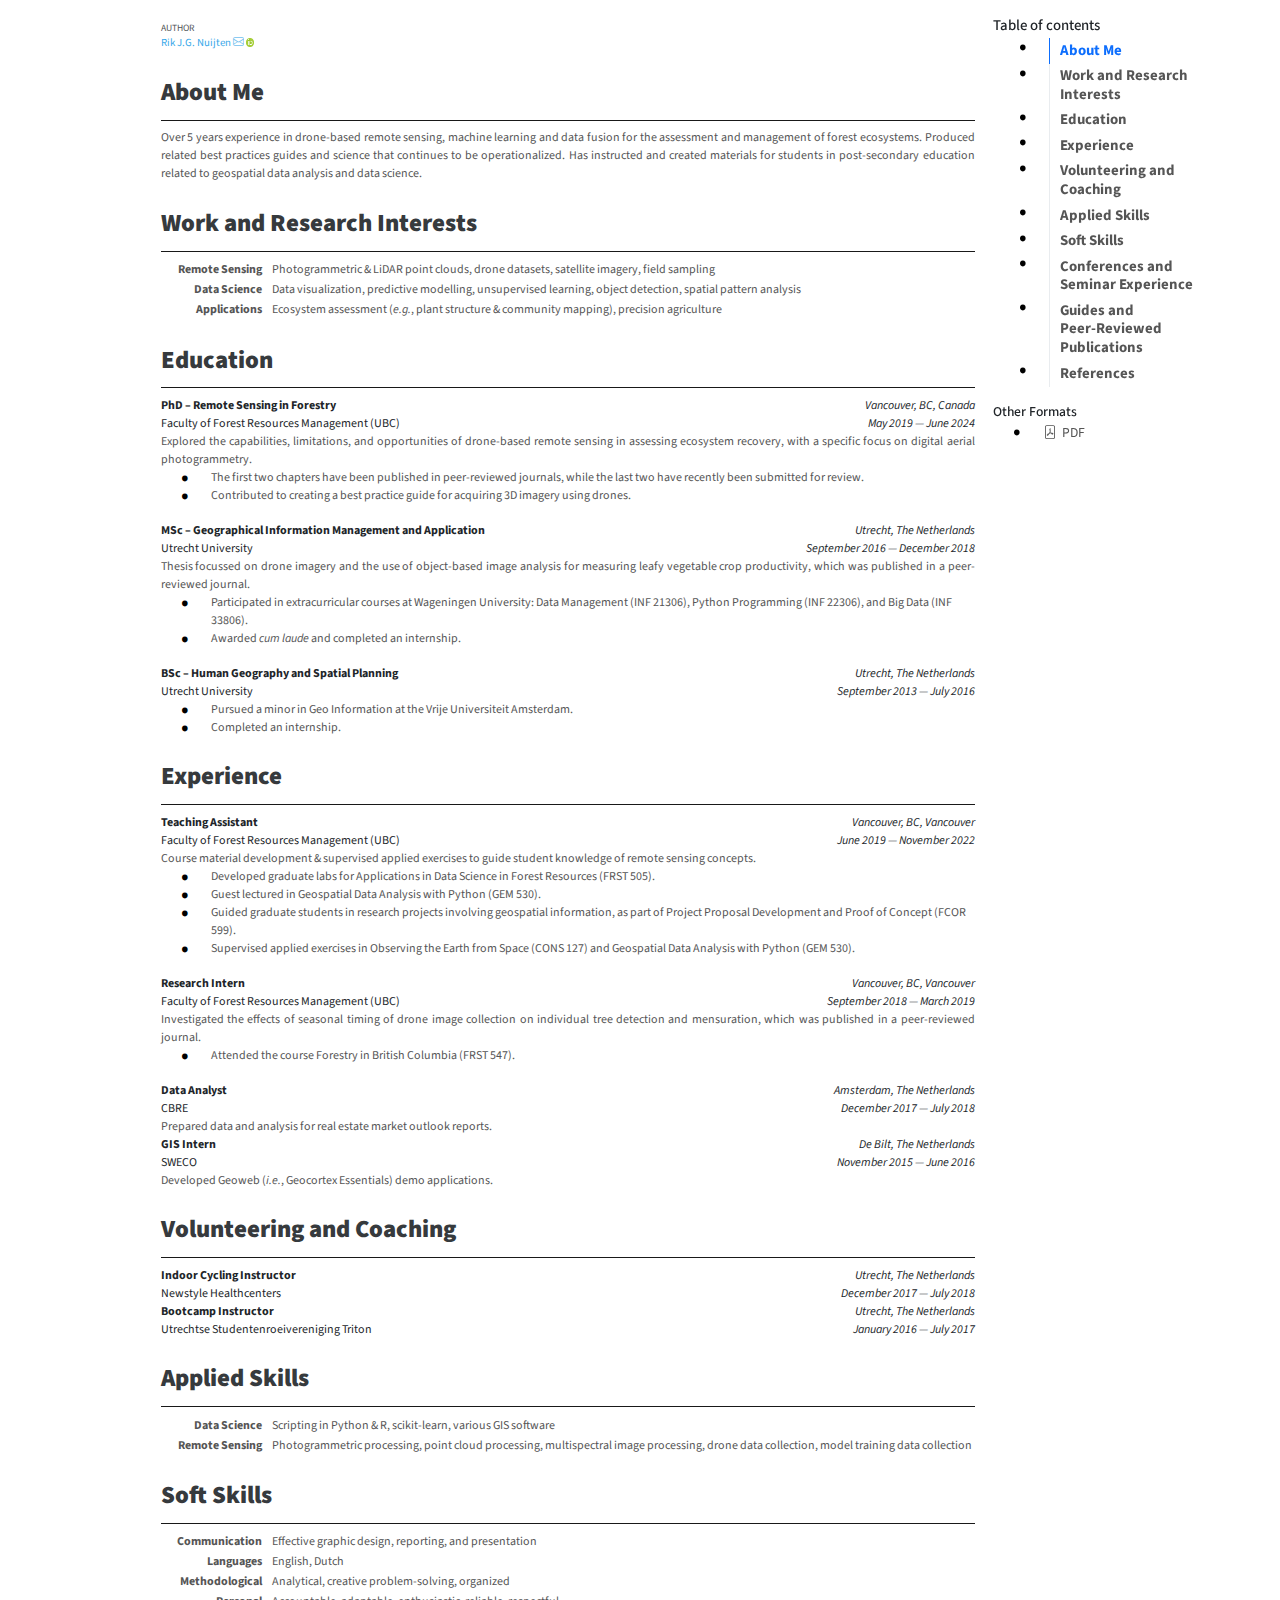
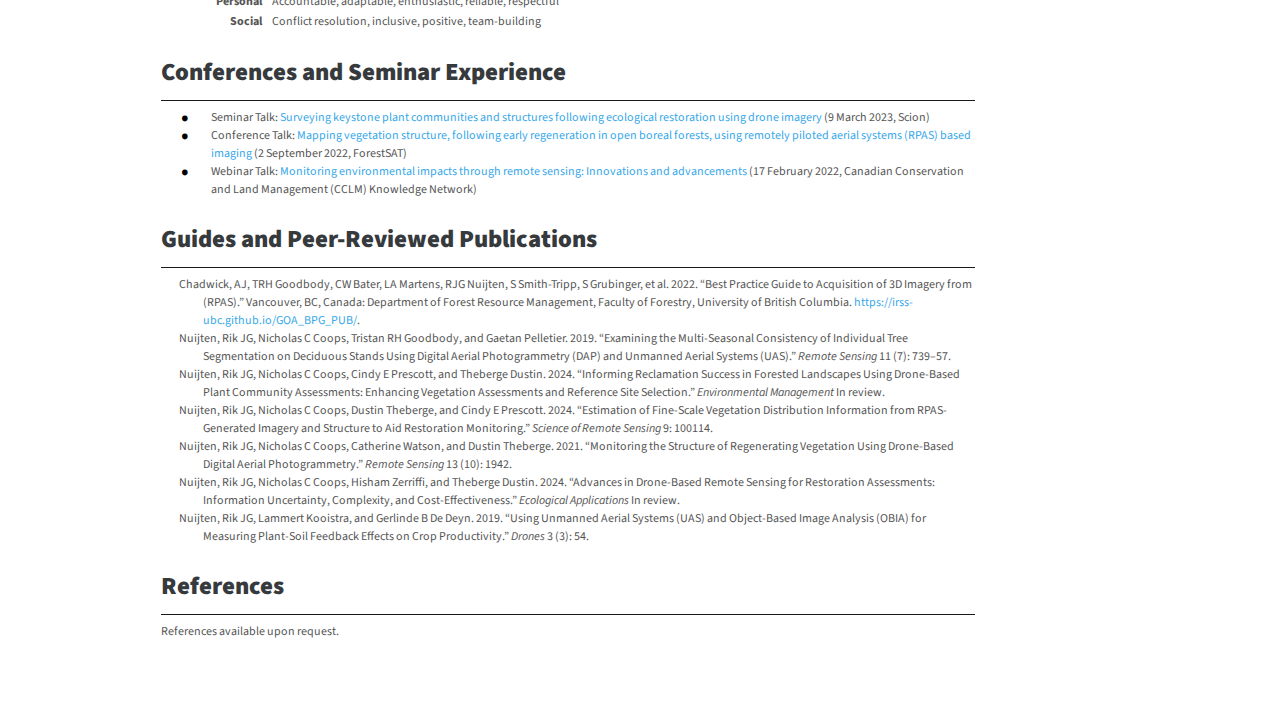
==== index.html @ 10a638db "Built site for gh-pages" ====
<!DOCTYPE html>
<html xmlns="http://www.w3.org/1999/xhtml" lang="en" xml:lang="en"><head>

<meta charset="utf-8">
<meta name="generator" content="quarto-1.4.551">

<meta name="viewport" content="width=device-width, initial-scale=1.0, user-scalable=yes">

<meta name="author" content="Rik J.G. Nuijten">

<title>Curriculum Vitae</title>
<style>
code{white-space: pre-wrap;}
span.smallcaps{font-variant: small-caps;}
div.columns{display: flex; gap: min(4vw, 1.5em);}
div.column{flex: auto; overflow-x: auto;}
div.hanging-indent{margin-left: 1.5em; text-indent: -1.5em;}
ul.task-list{list-style: none;}
ul.task-list li input[type="checkbox"] {
  width: 0.8em;
  margin: 0 0.8em 0.2em -1em; /* quarto-specific, see https://github.com/quarto-dev/quarto-cli/issues/4556 */ 
  vertical-align: middle;
}
/* CSS for citations */
div.csl-bib-body { }
div.csl-entry {
  clear: both;
  margin-bottom: 0em;
}
.hanging-indent div.csl-entry {
  margin-left:2em;
  text-indent:-2em;
}
div.csl-left-margin {
  min-width:2em;
  float:left;
}
div.csl-right-inline {
  margin-left:2em;
  padding-left:1em;
}
div.csl-indent {
  margin-left: 2em;
}</style>


<script src="cv_files/libs/clipboard/clipboard.min.js"></script>
<script src="cv_files/libs/quarto-html/quarto.js"></script>
<script src="cv_files/libs/quarto-html/popper.min.js"></script>
<script src="cv_files/libs/quarto-html/tippy.umd.min.js"></script>
<script src="cv_files/libs/quarto-html/anchor.min.js"></script>
<link href="cv_files/libs/quarto-html/tippy.css" rel="stylesheet">
<link href="cv_files/libs/quarto-html/quarto-syntax-highlighting.css" rel="stylesheet" id="quarto-text-highlighting-styles">
<script src="cv_files/libs/bootstrap/bootstrap.min.js"></script>
<link href="cv_files/libs/bootstrap/bootstrap-icons.css" rel="stylesheet">
<link href="cv_files/libs/bootstrap/bootstrap.min.css" rel="stylesheet" id="quarto-bootstrap" data-mode="light">


<link rel="stylesheet" href="cv.css">
</head>

<body>

<div id="quarto-content" class="page-columns page-rows-contents page-layout-article">
<div id="quarto-margin-sidebar" class="sidebar margin-sidebar">
  <nav id="TOC" role="doc-toc" class="toc-active">
    <h2 id="toc-title">Table of contents</h2>
   
  <ul>
  <li><a href="#about-me" id="toc-about-me" class="nav-link active" data-scroll-target="#about-me"><strong>About Me</strong></a></li>
  <li><a href="#work-and-research-interests" id="toc-work-and-research-interests" class="nav-link" data-scroll-target="#work-and-research-interests"><strong>Work and Research Interests</strong></a></li>
  <li><a href="#education" id="toc-education" class="nav-link" data-scroll-target="#education"><strong>Education</strong></a></li>
  <li><a href="#experience" id="toc-experience" class="nav-link" data-scroll-target="#experience"><strong>Experience</strong></a></li>
  <li><a href="#volunteering-and-coaching" id="toc-volunteering-and-coaching" class="nav-link" data-scroll-target="#volunteering-and-coaching"><strong>Volunteering and Coaching</strong></a></li>
  <li><a href="#applied-skills" id="toc-applied-skills" class="nav-link" data-scroll-target="#applied-skills"><strong>Applied Skills</strong></a></li>
  <li><a href="#soft-skills" id="toc-soft-skills" class="nav-link" data-scroll-target="#soft-skills"><strong>Soft Skills</strong></a></li>
  <li><a href="#conferences-and-seminar-experience" id="toc-conferences-and-seminar-experience" class="nav-link" data-scroll-target="#conferences-and-seminar-experience"><strong>Conferences and Seminar Experience</strong></a></li>
  <li><a href="#guides-and-peerreviewed-publications" id="toc-guides-and-peerreviewed-publications" class="nav-link" data-scroll-target="#guides-and-peerreviewed-publications"><strong>Guides and Peer‑Reviewed Publications</strong></a></li>
  <li><a href="#references" id="toc-references" class="nav-link" data-scroll-target="#references"><strong>References</strong></a></li>
  </ul>
<div class="quarto-alternate-formats"><h2>Other Formats</h2><ul><li><a href="cv.pdf"><i class="bi bi-file-pdf"></i>PDF</a></li></ul></div></nav>
</div>
<main class="content" id="quarto-document-content">

<header id="title-block-header" class="quarto-title-block default">
<div class="quarto-title">
<h1 class="title">Curriculum Vitae</h1>
</div>



<div class="quarto-title-meta">

    <div>
    <div class="quarto-title-meta-heading">Author</div>
    <div class="quarto-title-meta-contents">
             <p><a href="https://www.linkedin.com/in/rik-nuijten/">Rik J.G. Nuijten</a> <a href="mailto:riknuijten@live.nl" class="quarto-title-author-email"><i class="bi bi-envelope"></i></a> <a href="https://orcid.org/0000-0003-3474-2224" class="quarto-title-author-orcid"> <img src="[data-uri]"></a></p>
          </div>
  </div>
    
  
    
  </div>
  


</header>


<div class="print-only contact-block">
<p><img src="svg//email.svg" alt="Email" style="height:10px;"> <a href="mailto:riknuijten@live.nl">riknuijten@live.nl</a> <span style="margin: 0 5px;">|</span> <img src="svg//phone.svg" alt="Phone" style="height:10px;"> +31 655773010 <span style="margin: 0 5px;">|</span> <img src="svg//orcid.svg" alt="ORCID" style="height:10px;"> <a href="https://orcid.org/0000-0003-3474-2224">0000-0003-3474-2224</a> <span style="margin: 0 5px;">|</span> <img src="svg//linkedin.svg" alt="LinkedIn" style="height:10px;"> <a href="https://www.linkedin.com/in/rik-nuijten/">rik-nuijten</a></p>
</div>
<section id="about-me" class="level3">
<h3 class="anchored" data-anchor-id="about-me"><strong>About Me</strong></h3>
<p><span style="color:#555555;">Over 5 years experience in drone-based remote sensing, machine learning and data fusion for the assessment and management of forest ecosystems. Produced related best practices guides and science that continues to be operationalized. Has instructed and created materials for students in post-secondary education related to geospatial data analysis and data science.</span></p>
</section>
<section id="work-and-research-interests" class="level3">
<h3 class="anchored" data-anchor-id="work-and-research-interests"><strong>Work and Research Interests</strong></h3>
<table>
<colgroup>
<col style="width: 110px;">
<col style="width: auto;">
</colgroup>
<tbody><tr>
<td>
<strong>Remote Sensing</strong>&nbsp;&nbsp;&nbsp;&nbsp;
</td>
<td>
Photogrammetric &amp; LiDAR point clouds, drone datasets, satellite imagery, field sampling
</td>
</tr>
<tr>
<td>
<strong>Data Science</strong>&nbsp;&nbsp;&nbsp;&nbsp;
</td>
<td>
Data visualization, predictive modelling, unsupervised learning, object detection, spatial pattern analysis
</td>
</tr>
<tr>
<td>
<strong>Applications</strong>&nbsp;&nbsp;&nbsp;&nbsp;
</td>
<td>
Ecosystem assessment (<em>e.g.</em>, plant structure &amp; community mapping), precision agriculture
</td>
</tr>
</tbody></table>
</section>
<section id="education" class="level3">
<h3 class="anchored" data-anchor-id="education"><strong>Education</strong></h3>
<p><strong>PhD – Remote Sensing in Forestry</strong> <span class="cvloc"><em>Vancouver, BC, Canada</em></span> <br> Faculty of Forest Resources Management (UBC) <span class="cvdate"><em>May 2019 — June 2024</em></span></p>
<p><span style="color:#555555;">Explored the capabilities, limitations, and opportunities of drone-based remote sensing in assessing ecosystem recovery, with a specific focus on digital aerial photogrammetry.</span></p>
<ul>
<li>The first two chapters have been published in peer-reviewed journals, while the last two have recently been submitted for review.</li>
<li>Contributed to creating a best practice guide for acquiring 3D imagery using drones.</li>
</ul>
<p><strong>MSc – Geographical Information Management and Application</strong> <span class="cvloc"><em>Utrecht, The Netherlands</em></span> <br> Utrecht University <span class="cvdate"><em>September 2016 — December 2018</em></span></p>
<p><span style="color:#555555;">Thesis focussed on drone imagery and the use of object-based image analysis for measuring leafy vegetable crop productivity, which was published in a peer-reviewed journal.</span></p>
<ul>
<li>Participated in extracurricular courses at Wageningen University: Data Management (INF 21306), Python Programming (INF 22306), and Big Data (INF 33806).</li>
<li>Awarded <em>cum laude</em> and completed an internship.</li>
</ul>
<p><strong>BSc – Human Geography and Spatial Planning</strong> <span class="cvloc"><em>Utrecht, The Netherlands</em></span><br> Utrecht University <span class="cvdate"><em>September 2013 — July 2016</em></span></p>
<ul>
<li>Pursued a minor in Geo Information at the Vrije Universiteit Amsterdam.</li>
<li>Completed an internship.</li>
</ul>
</section>
<section id="experience" class="level3" style="page-break-before: always">
<h3 style="page-break-before: always" class="anchored" data-anchor-id="experience"><strong>Experience</strong></h3>
<p><strong>Teaching Assistant</strong> <span class="cvloc"><em>Vancouver, BC, Vancouver</em></span> <br> Faculty of Forest Resources Management (UBC) <span class="cvdate"><em>June 2019 — November 2022</em></span></p>
<p><span style="color:#555555;">Course material development &amp; supervised applied exercises to guide student knowledge of remote sensing concepts.</span></p>
<ul>
<li>Developed graduate labs for Applications in Data Science in Forest Resources (FRST 505).</li>
<li>Guest lectured in Geospatial Data Analysis with Python (GEM 530).</li>
<li>Guided graduate students in research projects involving geospatial information, as part of Project Proposal Development and Proof of Concept (FCOR 599).</li>
<li>Supervised applied exercises in Observing the Earth from Space (CONS 127) and Geospatial Data Analysis with Python (GEM 530).</li>
</ul>
<p><strong>Research Intern</strong> <span class="cvloc"><em>Vancouver, BC, Vancouver</em></span> <br> Faculty of Forest Resources Management (UBC) <span class="cvdate"><em>September 2018 — March 2019</em></span></p>
<p><span style="color:#555555;">Investigated the effects of seasonal timing of drone image collection on individual tree detection and mensuration, which was published in a peer-reviewed journal.</span></p>
<ul>
<li>Attended the course Forestry in British Columbia (FRST 547).</li>
</ul>
<p><strong>Data Analyst</strong> <span class="cvloc"><em>Amsterdam, The Netherlands</em></span> <br> CBRE <span class="cvdate"><em>December 2017 — July 2018</em></span></p>
<p><span style="color:#555555;">Prepared data and analysis for real estate market outlook reports.</span></p>
<p><strong>GIS Intern</strong> <span class="cvloc"><em>De Bilt, The Netherlands</em></span> <br> SWECO <span class="cvdate"><em>November 2015 — June 2016</em></span></p>
<p><span style="color:#555555;">Developed Geoweb (<em>i.e.</em>, Geocortex Essentials) demo applications.</span></p>
</section>
<section id="volunteering-and-coaching" class="level3">
<h3 class="anchored" data-anchor-id="volunteering-and-coaching"><strong>Volunteering and Coaching</strong></h3>
<p><strong>Indoor Cycling Instructor</strong> <span class="cvloc"><em>Utrecht, The Netherlands</em></span> <br> Newstyle Healthcenters <span class="cvdate"><em>December 2017 — July 2018</em></span></p>
<p><strong>Bootcamp Instructor</strong> <span class="cvloc"><em>Utrecht, The Netherlands</em></span> <br> Utrechtse Studentenroeivereniging Triton <span class="cvdate"><em>January 2016 — July 2017</em></span></p>
</section>
<section id="applied-skills" class="level3">
<h3 class="anchored" data-anchor-id="applied-skills"><strong>Applied Skills</strong></h3>
<table>
<colgroup>
<col style="width: 110px;">
<col style="width: auto;">
</colgroup>
<tbody><tr>
<td>
<strong>Data Science</strong>&nbsp;&nbsp;&nbsp;&nbsp;
</td>
<td>
Scripting in Python &amp; R, scikit-learn, various GIS software
</td>
</tr>
<tr>
<td>
<strong>Remote Sensing</strong>&nbsp;&nbsp;&nbsp;&nbsp;
</td>
<td>
Photogrammetric processing, point cloud processing, multispectral image processing, drone data collection, model training data collection
</td>
</tr>
</tbody></table>
</section>
<section id="soft-skills" class="level3">
<h3 class="anchored" data-anchor-id="soft-skills"><strong>Soft Skills</strong></h3>
<table>
<colgroup>
<col style="width: 110px;">
<col style="width: auto;">
</colgroup>
<tbody><tr>
<td>
<strong>Communication</strong>&nbsp;&nbsp;&nbsp;&nbsp;
</td>
<td>
Effective graphic design, reporting, and presentation
</td>
</tr>
<tr>
<td>
<strong>Languages</strong>&nbsp;&nbsp;&nbsp;&nbsp;
</td>
<td>
English, Dutch
</td>
</tr>
<tr>
<td>
<strong>Methodological</strong>&nbsp;&nbsp;&nbsp;&nbsp;
</td>
<td>
Analytical, creative problem-solving, organized
</td>
</tr>
<tr>
<td>
<strong>Personal</strong>&nbsp;&nbsp;&nbsp;&nbsp;
</td>
<td>
Accountable, adaptable, enthusiastic, reliable, respectful
</td>
</tr>
<tr>
<td>
<strong>Social</strong>&nbsp;&nbsp;&nbsp;&nbsp;
</td>
<td>
Conflict resolution, inclusive, positive, team-building
</td>
</tr>
</tbody></table>
</section>
<section id="conferences-and-seminar-experience" class="level3" style="page-break-before: always">
<h3 style="page-break-before: always" class="anchored" data-anchor-id="conferences-and-seminar-experience"><strong>Conferences and Seminar Experience</strong></h3>
<ul>
<li>Seminar Talk: <a href="">Surveying keystone plant communities and structures following ecological restoration using drone imagery</a> (9 March 2023, Scion)</li>
<li>Conference Talk: <a href="https://lcluc.umd.edu/sites/default/files/9th%20ForestSAT%202022%20Conference%20Berlin%2C%20Germany%20-%20ConfTool%20Pro%20Printout.pdf">Mapping vegetation structure, following early regeneration in open boreal forests, using remotely piloted aerial systems (RPAS) based imaging</a> (2 September 2022, ForestSAT)</li>
<li>Webinar Talk: <a href="https://www.cclmportal.ca/resource/cclm-webinar-monitoring-environmental-impacts-through-remote-sensing-innovations-and">Monitoring environmental impacts through remote sensing: Innovations and advancements</a> (17 February 2022, Canadian Conservation and Land Management (CCLM) Knowledge Network)</li>
</ul>
</section>
<section id="guides-and-peerreviewed-publications" class="level3">
<h3 class="anchored" data-anchor-id="guides-and-peerreviewed-publications"><strong>Guides and Peer‑Reviewed Publications</strong></h3>
<div id="refs" class="references csl-bib-body hanging-indent" data-entry-spacing="0" role="list">
<div id="ref-chadwick_best_2022" class="csl-entry" role="listitem">
Chadwick, AJ, TRH Goodbody, CW Bater, LA Martens, RJG Nuijten, S Smith-Tripp, S Grubinger, et al. 2022. <span>“Best Practice Guide to Acquisition of 3D Imagery from (RPAS).”</span> Vancouver, BC, Canada: Department of Forest Resource Management, Faculty of Forestry, University of British Columbia. <a href="https://irss-ubc.github.io/GOA_BPG_PUB/">https://irss-ubc.github.io/GOA_BPG_PUB/</a>.
</div>
<div id="ref-nuijten_examining_2019" class="csl-entry" role="listitem">
Nuijten, Rik JG, Nicholas C Coops, Tristan RH Goodbody, and Gaetan Pelletier. 2019. <span>“Examining the Multi-Seasonal Consistency of Individual Tree Segmentation on Deciduous Stands Using Digital Aerial Photogrammetry (DAP) and Unmanned Aerial Systems (UAS).”</span> <em>Remote Sensing</em> 11 (7): 739–57.
</div>
<div id="ref-nuijten_informing_2024" class="csl-entry" role="listitem">
Nuijten, Rik JG, Nicholas C Coops, Cindy E Prescott, and Theberge Dustin. 2024. <span>“Informing Reclamation Success in Forested Landscapes Using Drone-Based Plant Community Assessments: Enhancing Vegetation Assessments and Reference Site Selection.”</span> <em>Environmental Management</em> In review.
</div>
<div id="ref-nuijten_estimation_2024" class="csl-entry" role="listitem">
Nuijten, Rik JG, Nicholas C Coops, Dustin Theberge, and Cindy E Prescott. 2024. <span>“Estimation of Fine-Scale Vegetation Distribution Information from RPAS-Generated Imagery and Structure to Aid Restoration Monitoring.”</span> <em>Science of Remote Sensing</em> 9: 100114.
</div>
<div id="ref-nuijten_monitoring_2021" class="csl-entry" role="listitem">
Nuijten, Rik JG, Nicholas C Coops, Catherine Watson, and Dustin Theberge. 2021. <span>“Monitoring the Structure of Regenerating Vegetation Using Drone-Based Digital Aerial Photogrammetry.”</span> <em>Remote Sensing</em> 13 (10): 1942.
</div>
<div id="ref-nuijten_advances_2024" class="csl-entry" role="listitem">
Nuijten, Rik JG, Nicholas C Coops, Hisham Zerriffi, and Theberge Dustin. 2024. <span>“Advances in Drone-Based Remote Sensing for Restoration Assessments: Information Uncertainty, Complexity, and Cost-Effectiveness.”</span> <em>Ecological Applications</em> In review.
</div>
<div id="ref-nuijten_using_2019" class="csl-entry" role="listitem">
Nuijten, Rik JG, Lammert Kooistra, and Gerlinde B De Deyn. 2019. <span>“Using Unmanned Aerial Systems (UAS) and Object-Based Image Analysis (OBIA) for Measuring Plant-Soil Feedback Effects on Crop Productivity.”</span> <em>Drones</em> 3 (3): 54.
</div>
</div>
</section>
<section id="references" class="level3">
<h3 class="anchored" data-anchor-id="references"><strong>References</strong></h3>
<p><span style="color:#555555;">References available upon request.</span></p>
</section>

</main>
<!-- /main column -->
<script id="quarto-html-after-body" type="application/javascript">
window.document.addEventListener("DOMContentLoaded", function (event) {
  const toggleBodyColorMode = (bsSheetEl) => {
    const mode = bsSheetEl.getAttribute("data-mode");
    const bodyEl = window.document.querySelector("body");
    if (mode === "dark") {
      bodyEl.classList.add("quarto-dark");
      bodyEl.classList.remove("quarto-light");
    } else {
      bodyEl.classList.add("quarto-light");
      bodyEl.classList.remove("quarto-dark");
    }
  }
  const toggleBodyColorPrimary = () => {
    const bsSheetEl = window.document.querySelector("link#quarto-bootstrap");
    if (bsSheetEl) {
      toggleBodyColorMode(bsSheetEl);
    }
  }
  toggleBodyColorPrimary();  
  const icon = "";
  const anchorJS = new window.AnchorJS();
  anchorJS.options = {
    placement: 'right',
    icon: icon
  };
  anchorJS.add('.anchored');
  const isCodeAnnotation = (el) => {
    for (const clz of el.classList) {
      if (clz.startsWith('code-annotation-')) {                     
        return true;
      }
    }
    return false;
  }
  const clipboard = new window.ClipboardJS('.code-copy-button', {
    text: function(trigger) {
      const codeEl = trigger.previousElementSibling.cloneNode(true);
      for (const childEl of codeEl.children) {
        if (isCodeAnnotation(childEl)) {
          childEl.remove();
        }
      }
      return codeEl.innerText;
    }
  });
  clipboard.on('success', function(e) {
    // button target
    const button = e.trigger;
    // don't keep focus
    button.blur();
    // flash "checked"
    button.classList.add('code-copy-button-checked');
    var currentTitle = button.getAttribute("title");
    button.setAttribute("title", "Copied!");
    let tooltip;
    if (window.bootstrap) {
      button.setAttribute("data-bs-toggle", "tooltip");
      button.setAttribute("data-bs-placement", "left");
      button.setAttribute("data-bs-title", "Copied!");
      tooltip = new bootstrap.Tooltip(button, 
        { trigger: "manual", 
          customClass: "code-copy-button-tooltip",
          offset: [0, -8]});
      tooltip.show();    
    }
    setTimeout(function() {
      if (tooltip) {
        tooltip.hide();
        button.removeAttribute("data-bs-title");
        button.removeAttribute("data-bs-toggle");
        button.removeAttribute("data-bs-placement");
      }
      button.setAttribute("title", currentTitle);
      button.classList.remove('code-copy-button-checked');
    }, 1000);
    // clear code selection
    e.clearSelection();
  });
    var localhostRegex = new RegExp(/^(?:http|https):\/\/localhost\:?[0-9]*\//);
    var mailtoRegex = new RegExp(/^mailto:/);
      var filterRegex = new RegExp('/' + window.location.host + '/');
    var isInternal = (href) => {
        return filterRegex.test(href) || localhostRegex.test(href) || mailtoRegex.test(href);
    }
    // Inspect non-navigation links and adorn them if external
 	var links = window.document.querySelectorAll('a[href]:not(.nav-link):not(.navbar-brand):not(.toc-action):not(.sidebar-link):not(.sidebar-item-toggle):not(.pagination-link):not(.no-external):not([aria-hidden]):not(.dropdown-item):not(.quarto-navigation-tool)');
    for (var i=0; i<links.length; i++) {
      const link = links[i];
      if (!isInternal(link.href)) {
        // undo the damage that might have been done by quarto-nav.js in the case of
        // links that we want to consider external
        if (link.dataset.originalHref !== undefined) {
          link.href = link.dataset.originalHref;
        }
      }
    }
  function tippyHover(el, contentFn, onTriggerFn, onUntriggerFn) {
    const config = {
      allowHTML: true,
      maxWidth: 500,
      delay: 100,
      arrow: false,
      appendTo: function(el) {
          return el.parentElement;
      },
      interactive: true,
      interactiveBorder: 10,
      theme: 'quarto',
      placement: 'bottom-start',
    };
    if (contentFn) {
      config.content = contentFn;
    }
    if (onTriggerFn) {
      config.onTrigger = onTriggerFn;
    }
    if (onUntriggerFn) {
      config.onUntrigger = onUntriggerFn;
    }
    window.tippy(el, config); 
  }
  const noterefs = window.document.querySelectorAll('a[role="doc-noteref"]');
  for (var i=0; i<noterefs.length; i++) {
    const ref = noterefs[i];
    tippyHover(ref, function() {
      // use id or data attribute instead here
      let href = ref.getAttribute('data-footnote-href') || ref.getAttribute('href');
      try { href = new URL(href).hash; } catch {}
      const id = href.replace(/^#\/?/, "");
      const note = window.document.getElementById(id);
      if (note) {
        return note.innerHTML;
      } else {
        return "";
      }
    });
  }
  const xrefs = window.document.querySelectorAll('a.quarto-xref');
  const processXRef = (id, note) => {
    // Strip column container classes
    const stripColumnClz = (el) => {
      el.classList.remove("page-full", "page-columns");
      if (el.children) {
        for (const child of el.children) {
          stripColumnClz(child);
        }
      }
    }
    stripColumnClz(note)
    if (id === null || id.startsWith('sec-')) {
      // Special case sections, only their first couple elements
      const container = document.createElement("div");
      if (note.children && note.children.length > 2) {
        container.appendChild(note.children[0].cloneNode(true));
        for (let i = 1; i < note.children.length; i++) {
          const child = note.children[i];
          if (child.tagName === "P" && child.innerText === "") {
            continue;
          } else {
            container.appendChild(child.cloneNode(true));
            break;
          }
        }
        if (window.Quarto?.typesetMath) {
          window.Quarto.typesetMath(container);
        }
        return container.innerHTML
      } else {
        if (window.Quarto?.typesetMath) {
          window.Quarto.typesetMath(note);
        }
        return note.innerHTML;
      }
    } else {
      // Remove any anchor links if they are present
      const anchorLink = note.querySelector('a.anchorjs-link');
      if (anchorLink) {
        anchorLink.remove();
      }
      if (window.Quarto?.typesetMath) {
        window.Quarto.typesetMath(note);
      }
      // TODO in 1.5, we should make sure this works without a callout special case
      if (note.classList.contains("callout")) {
        return note.outerHTML;
      } else {
        return note.innerHTML;
      }
    }
  }
  for (var i=0; i<xrefs.length; i++) {
    const xref = xrefs[i];
    tippyHover(xref, undefined, function(instance) {
      instance.disable();
      let url = xref.getAttribute('href');
      let hash = undefined; 
      if (url.startsWith('#')) {
        hash = url;
      } else {
        try { hash = new URL(url).hash; } catch {}
      }
      if (hash) {
        const id = hash.replace(/^#\/?/, "");
        const note = window.document.getElementById(id);
        if (note !== null) {
          try {
            const html = processXRef(id, note.cloneNode(true));
            instance.setContent(html);
          } finally {
            instance.enable();
            instance.show();
          }
        } else {
          // See if we can fetch this
          fetch(url.split('#')[0])
          .then(res => res.text())
          .then(html => {
            const parser = new DOMParser();
            const htmlDoc = parser.parseFromString(html, "text/html");
            const note = htmlDoc.getElementById(id);
            if (note !== null) {
              const html = processXRef(id, note);
              instance.setContent(html);
            } 
          }).finally(() => {
            instance.enable();
            instance.show();
          });
        }
      } else {
        // See if we can fetch a full url (with no hash to target)
        // This is a special case and we should probably do some content thinning / targeting
        fetch(url)
        .then(res => res.text())
        .then(html => {
          const parser = new DOMParser();
          const htmlDoc = parser.parseFromString(html, "text/html");
          const note = htmlDoc.querySelector('main.content');
          if (note !== null) {
            // This should only happen for chapter cross references
            // (since there is no id in the URL)
            // remove the first header
            if (note.children.length > 0 && note.children[0].tagName === "HEADER") {
              note.children[0].remove();
            }
            const html = processXRef(null, note);
            instance.setContent(html);
          } 
        }).finally(() => {
          instance.enable();
          instance.show();
        });
      }
    }, function(instance) {
    });
  }
      let selectedAnnoteEl;
      const selectorForAnnotation = ( cell, annotation) => {
        let cellAttr = 'data-code-cell="' + cell + '"';
        let lineAttr = 'data-code-annotation="' +  annotation + '"';
        const selector = 'span[' + cellAttr + '][' + lineAttr + ']';
        return selector;
      }
      const selectCodeLines = (annoteEl) => {
        const doc = window.document;
        const targetCell = annoteEl.getAttribute("data-target-cell");
        const targetAnnotation = annoteEl.getAttribute("data-target-annotation");
        const annoteSpan = window.document.querySelector(selectorForAnnotation(targetCell, targetAnnotation));
        const lines = annoteSpan.getAttribute("data-code-lines").split(",");
        const lineIds = lines.map((line) => {
          return targetCell + "-" + line;
        })
        let top = null;
        let height = null;
        let parent = null;
        if (lineIds.length > 0) {
            //compute the position of the single el (top and bottom and make a div)
            const el = window.document.getElementById(lineIds[0]);
            top = el.offsetTop;
            height = el.offsetHeight;
            parent = el.parentElement.parentElement;
          if (lineIds.length > 1) {
            const lastEl = window.document.getElementById(lineIds[lineIds.length - 1]);
            const bottom = lastEl.offsetTop + lastEl.offsetHeight;
            height = bottom - top;
          }
          if (top !== null && height !== null && parent !== null) {
            // cook up a div (if necessary) and position it 
            let div = window.document.getElementById("code-annotation-line-highlight");
            if (div === null) {
              div = window.document.createElement("div");
              div.setAttribute("id", "code-annotation-line-highlight");
              div.style.position = 'absolute';
              parent.appendChild(div);
            }
            div.style.top = top - 2 + "px";
            div.style.height = height + 4 + "px";
            div.style.left = 0;
            let gutterDiv = window.document.getElementById("code-annotation-line-highlight-gutter");
            if (gutterDiv === null) {
              gutterDiv = window.document.createElement("div");
              gutterDiv.setAttribute("id", "code-annotation-line-highlight-gutter");
              gutterDiv.style.position = 'absolute';
              const codeCell = window.document.getElementById(targetCell);
              const gutter = codeCell.querySelector('.code-annotation-gutter');
              gutter.appendChild(gutterDiv);
            }
            gutterDiv.style.top = top - 2 + "px";
            gutterDiv.style.height = height + 4 + "px";
          }
          selectedAnnoteEl = annoteEl;
        }
      };
      const unselectCodeLines = () => {
        const elementsIds = ["code-annotation-line-highlight", "code-annotation-line-highlight-gutter"];
        elementsIds.forEach((elId) => {
          const div = window.document.getElementById(elId);
          if (div) {
            div.remove();
          }
        });
        selectedAnnoteEl = undefined;
      };
        // Handle positioning of the toggle
    window.addEventListener(
      "resize",
      throttle(() => {
        elRect = undefined;
        if (selectedAnnoteEl) {
          selectCodeLines(selectedAnnoteEl);
        }
      }, 10)
    );
    function throttle(fn, ms) {
    let throttle = false;
    let timer;
      return (...args) => {
        if(!throttle) { // first call gets through
            fn.apply(this, args);
            throttle = true;
        } else { // all the others get throttled
            if(timer) clearTimeout(timer); // cancel #2
            timer = setTimeout(() => {
              fn.apply(this, args);
              timer = throttle = false;
            }, ms);
        }
      };
    }
      // Attach click handler to the DT
      const annoteDls = window.document.querySelectorAll('dt[data-target-cell]');
      for (const annoteDlNode of annoteDls) {
        annoteDlNode.addEventListener('click', (event) => {
          const clickedEl = event.target;
          if (clickedEl !== selectedAnnoteEl) {
            unselectCodeLines();
            const activeEl = window.document.querySelector('dt[data-target-cell].code-annotation-active');
            if (activeEl) {
              activeEl.classList.remove('code-annotation-active');
            }
            selectCodeLines(clickedEl);
            clickedEl.classList.add('code-annotation-active');
          } else {
            // Unselect the line
            unselectCodeLines();
            clickedEl.classList.remove('code-annotation-active');
          }
        });
      }
  const findCites = (el) => {
    const parentEl = el.parentElement;
    if (parentEl) {
      const cites = parentEl.dataset.cites;
      if (cites) {
        return {
          el,
          cites: cites.split(' ')
        };
      } else {
        return findCites(el.parentElement)
      }
    } else {
      return undefined;
    }
  };
  var bibliorefs = window.document.querySelectorAll('a[role="doc-biblioref"]');
  for (var i=0; i<bibliorefs.length; i++) {
    const ref = bibliorefs[i];
    const citeInfo = findCites(ref);
    if (citeInfo) {
      tippyHover(citeInfo.el, function() {
        var popup = window.document.createElement('div');
        citeInfo.cites.forEach(function(cite) {
          var citeDiv = window.document.createElement('div');
          citeDiv.classList.add('hanging-indent');
          citeDiv.classList.add('csl-entry');
          var biblioDiv = window.document.getElementById('ref-' + cite);
          if (biblioDiv) {
            citeDiv.innerHTML = biblioDiv.innerHTML;
          }
          popup.appendChild(citeDiv);
        });
        return popup.innerHTML;
      });
    }
  }
});
</script>
</div> <!-- /content -->




</body></html>
---- cv_files/libs/quarto-html/tippy.css ----
.tippy-box[data-animation=fade][data-state=hidden]{opacity:0}[data-tippy-root]{max-width:calc(100vw - 10px)}.tippy-box{position:relative;background-color:#333;color:#fff;border-radius:4px;font-size:14px;line-height:1.4;white-space:normal;outline:0;transition-property:transform,visibility,opacity}.tippy-box[data-placement^=top]>.tippy-arrow{bottom:0}.tippy-box[data-placement^=top]>.tippy-arrow:before{bottom:-7px;left:0;border-width:8px 8px 0;border-top-color:initial;transform-origin:center top}.tippy-box[data-placement^=bottom]>.tippy-arrow{top:0}.tippy-box[data-placement^=bottom]>.tippy-arrow:before{top:-7px;left:0;border-width:0 8px 8px;border-bottom-color:initial;transform-origin:center bottom}.tippy-box[data-placement^=left]>.tippy-arrow{right:0}.tippy-box[data-placement^=left]>.tippy-arrow:before{border-width:8px 0 8px 8px;border-left-color:initial;right:-7px;transform-origin:center left}.tippy-box[data-placement^=right]>.tippy-arrow{left:0}.tippy-box[data-placement^=right]>.tippy-arrow:before{left:-7px;border-width:8px 8px 8px 0;border-right-color:initial;transform-origin:center right}.tippy-box[data-inertia][data-state=visible]{transition-timing-function:cubic-bezier(.54,1.5,.38,1.11)}.tippy-arrow{width:16px;height:16px;color:#333}.tippy-arrow:before{content:"";position:absolute;border-color:transparent;border-style:solid}.tippy-content{position:relative;padding:5px 9px;z-index:1}
---- cv_files/libs/quarto-html/quarto-syntax-highlighting.css ----
/* quarto syntax highlight colors */
:root {
  --quarto-hl-ot-color: #003B4F;
  --quarto-hl-at-color: #657422;
  --quarto-hl-ss-color: #20794D;
  --quarto-hl-an-color: #5E5E5E;
  --quarto-hl-fu-color: #4758AB;
  --quarto-hl-st-color: #20794D;
  --quarto-hl-cf-color: #003B4F;
  --quarto-hl-op-color: #5E5E5E;
  --quarto-hl-er-color: #AD0000;
  --quarto-hl-bn-color: #AD0000;
  --quarto-hl-al-color: #AD0000;
  --quarto-hl-va-color: #111111;
  --quarto-hl-bu-color: inherit;
  --quarto-hl-ex-color: inherit;
  --quarto-hl-pp-color: #AD0000;
  --quarto-hl-in-color: #5E5E5E;
  --quarto-hl-vs-color: #20794D;
  --quarto-hl-wa-color: #5E5E5E;
  --quarto-hl-do-color: #5E5E5E;
  --quarto-hl-im-color: #00769E;
  --quarto-hl-ch-color: #20794D;
  --quarto-hl-dt-color: #AD0000;
  --quarto-hl-fl-color: #AD0000;
  --quarto-hl-co-color: #5E5E5E;
  --quarto-hl-cv-color: #5E5E5E;
  --quarto-hl-cn-color: #8f5902;
  --quarto-hl-sc-color: #5E5E5E;
  --quarto-hl-dv-color: #AD0000;
  --quarto-hl-kw-color: #003B4F;
}

/* other quarto variables */
:root {
  --quarto-font-monospace: SFMono-Regular, Menlo, Monaco, Consolas, "Liberation Mono", "Courier New", monospace;
}

pre > code.sourceCode > span {
  color: #003B4F;
}

code span {
  color: #003B4F;
}

code.sourceCode > span {
  color: #003B4F;
}

div.sourceCode,
div.sourceCode pre.sourceCode {
  color: #003B4F;
}

code span.ot {
  color: #003B4F;
  font-style: inherit;
}

code span.at {
  color: #657422;
  font-style: inherit;
}

code span.ss {
  color: #20794D;
  font-style: inherit;
}

code span.an {
  color: #5E5E5E;
  font-style: inherit;
}

code span.fu {
  color: #4758AB;
  font-style: inherit;
}

code span.st {
  color: #20794D;
  font-style: inherit;
}

code span.cf {
  color: #003B4F;
  font-style: inherit;
}

code span.op {
  color: #5E5E5E;
  font-style: inherit;
}

code span.er {
  color: #AD0000;
  font-style: inherit;
}

code span.bn {
  color: #AD0000;
  font-style: inherit;
}

code span.al {
  color: #AD0000;
  font-style: inherit;
}

code span.va {
  color: #111111;
  font-style: inherit;
}

code span.bu {
  font-style: inherit;
}

code span.ex {
  font-style: inherit;
}

code span.pp {
  color: #AD0000;
  font-style: inherit;
}

code span.in {
  color: #5E5E5E;
  font-style: inherit;
}

code span.vs {
  color: #20794D;
  font-style: inherit;
}

code span.wa {
  color: #5E5E5E;
  font-style: italic;
}

code span.do {
  color: #5E5E5E;
  font-style: italic;
}

code span.im {
  color: #00769E;
  font-style: inherit;
}

code span.ch {
  color: #20794D;
  font-style: inherit;
}

code span.dt {
  color: #AD0000;
  font-style: inherit;
}

code span.fl {
  color: #AD0000;
  font-style: inherit;
}

code span.co {
  color: #5E5E5E;
  font-style: inherit;
}

code span.cv {
  color: #5E5E5E;
  font-style: italic;
}

code span.cn {
  color: #8f5902;
  font-style: inherit;
}

code span.sc {
  color: #5E5E5E;
  font-style: inherit;
}

code span.dv {
  color: #AD0000;
  font-style: inherit;
}

code span.kw {
  color: #003B4F;
  font-style: inherit;
}

.prevent-inlining {
  content: "</";
}

/*# sourceMappingURL=debc5d5d77c3f9108843748ff7464032.css.map */
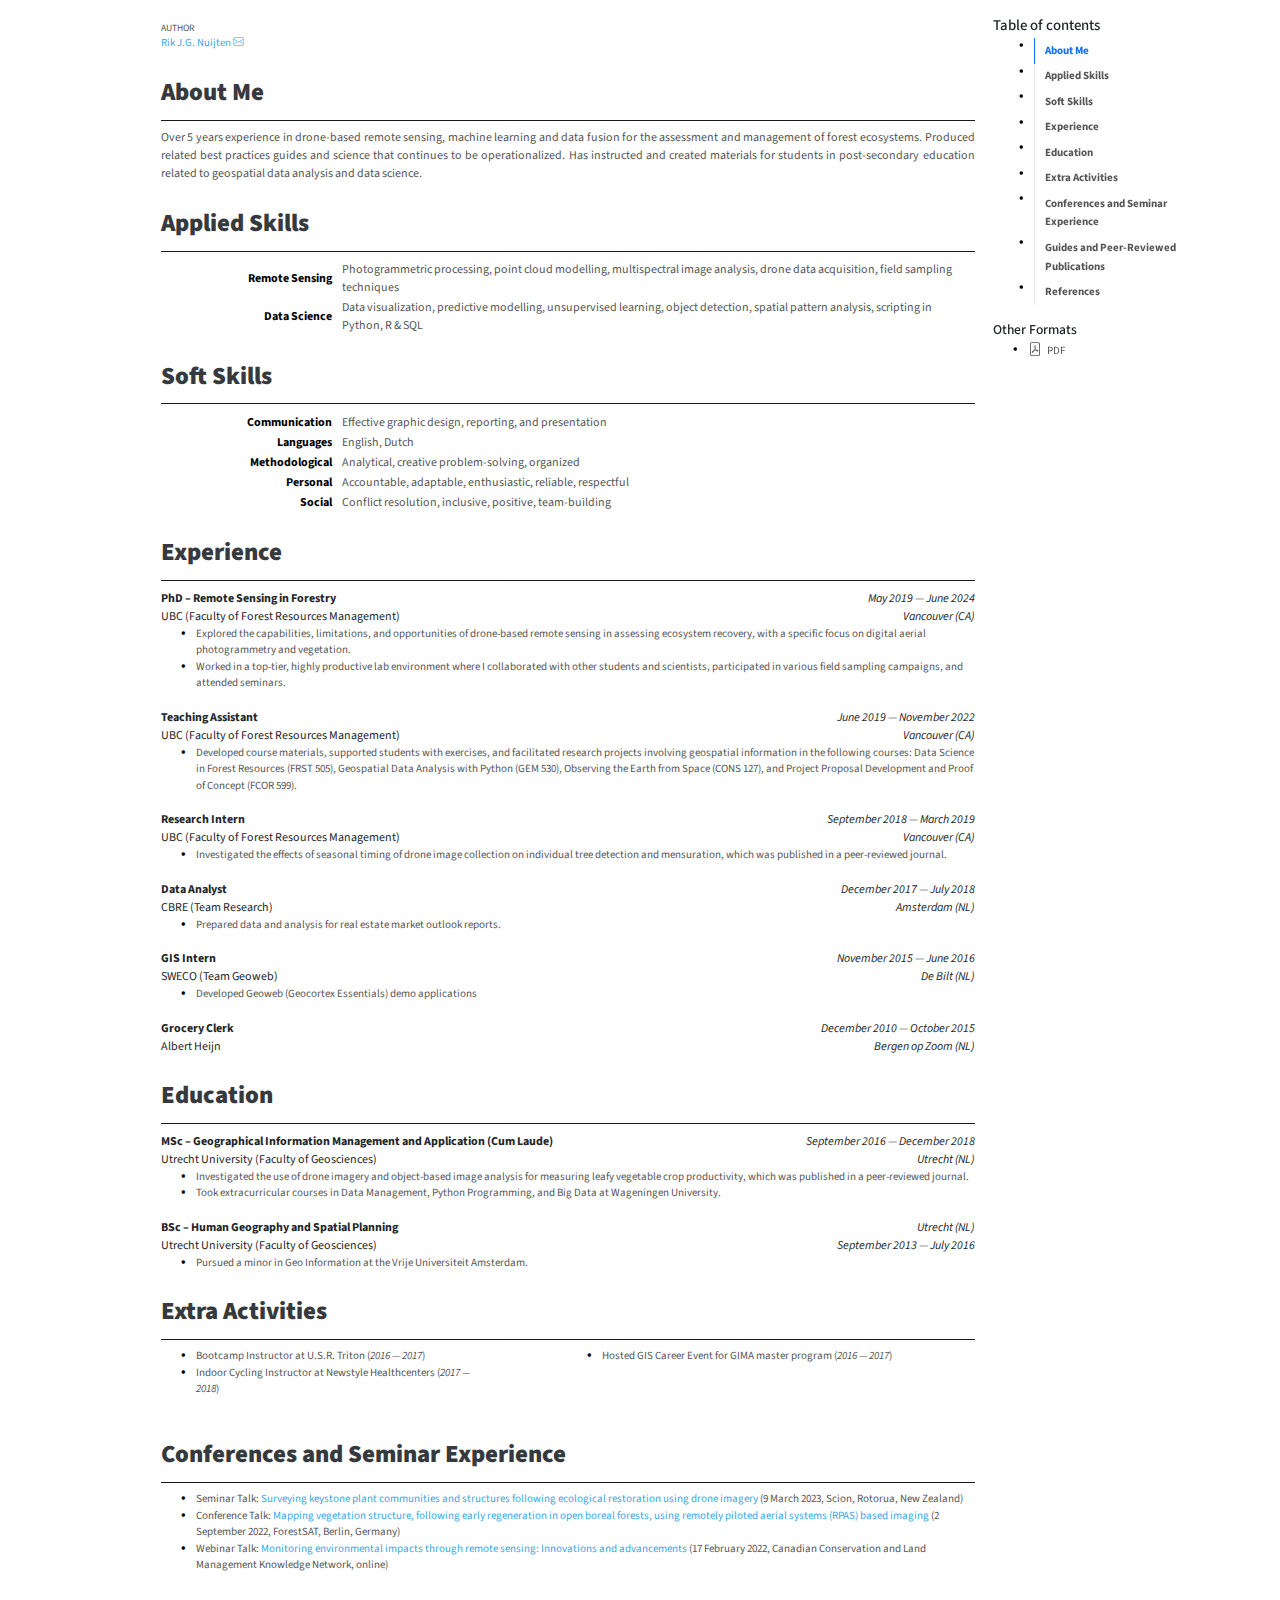
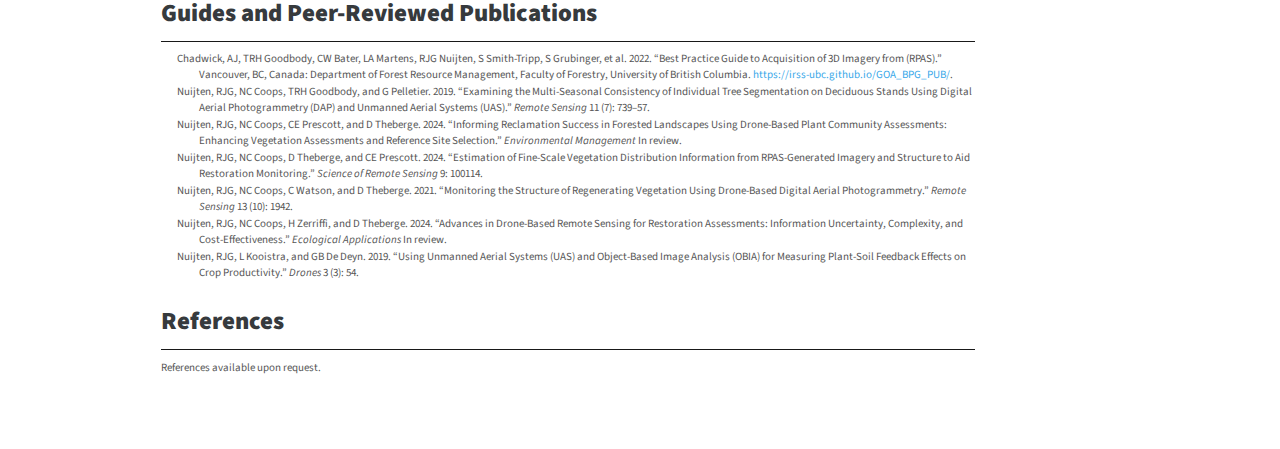
==== commit 1b706d1d: "update presentations" ====
--- a/index.html
+++ b/index.html
@@ -44,16 +44,16 @@
 }</style>
 
 
-<script src="cv_files/libs/clipboard/clipboard.min.js"></script>
-<script src="cv_files/libs/quarto-html/quarto.js"></script>
-<script src="cv_files/libs/quarto-html/popper.min.js"></script>
-<script src="cv_files/libs/quarto-html/tippy.umd.min.js"></script>
-<script src="cv_files/libs/quarto-html/anchor.min.js"></script>
-<link href="cv_files/libs/quarto-html/tippy.css" rel="stylesheet">
-<link href="cv_files/libs/quarto-html/quarto-syntax-highlighting.css" rel="stylesheet" id="quarto-text-highlighting-styles">
-<script src="cv_files/libs/bootstrap/bootstrap.min.js"></script>
-<link href="cv_files/libs/bootstrap/bootstrap-icons.css" rel="stylesheet">
-<link href="cv_files/libs/bootstrap/bootstrap.min.css" rel="stylesheet" id="quarto-bootstrap" data-mode="light">
+<script src="index_files/libs/clipboard/clipboard.min.js"></script>
+<script src="index_files/libs/quarto-html/quarto.js"></script>
+<script src="index_files/libs/quarto-html/popper.min.js"></script>
+<script src="index_files/libs/quarto-html/tippy.umd.min.js"></script>
+<script src="index_files/libs/quarto-html/anchor.min.js"></script>
+<link href="index_files/libs/quarto-html/tippy.css" rel="stylesheet">
+<link href="index_files/libs/quarto-html/quarto-syntax-highlighting.css" rel="stylesheet" id="quarto-text-highlighting-styles">
+<script src="index_files/libs/bootstrap/bootstrap.min.js"></script>
+<link href="index_files/libs/bootstrap/bootstrap-icons.css" rel="stylesheet">
+<link href="index_files/libs/bootstrap/bootstrap.min.css" rel="stylesheet" id="quarto-bootstrap" data-mode="light">
 
 
 <link rel="stylesheet" href="cv.css">
@@ -68,17 +68,16 @@
    
   <ul>
   <li><a href="#about-me" id="toc-about-me" class="nav-link active" data-scroll-target="#about-me"><strong>About Me</strong></a></li>
-  <li><a href="#work-and-research-interests" id="toc-work-and-research-interests" class="nav-link" data-scroll-target="#work-and-research-interests"><strong>Work and Research Interests</strong></a></li>
-  <li><a href="#education" id="toc-education" class="nav-link" data-scroll-target="#education"><strong>Education</strong></a></li>
-  <li><a href="#experience" id="toc-experience" class="nav-link" data-scroll-target="#experience"><strong>Experience</strong></a></li>
-  <li><a href="#volunteering-and-coaching" id="toc-volunteering-and-coaching" class="nav-link" data-scroll-target="#volunteering-and-coaching"><strong>Volunteering and Coaching</strong></a></li>
   <li><a href="#applied-skills" id="toc-applied-skills" class="nav-link" data-scroll-target="#applied-skills"><strong>Applied Skills</strong></a></li>
   <li><a href="#soft-skills" id="toc-soft-skills" class="nav-link" data-scroll-target="#soft-skills"><strong>Soft Skills</strong></a></li>
+  <li><a href="#experience" id="toc-experience" class="nav-link" data-scroll-target="#experience"><strong>Experience</strong></a></li>
+  <li><a href="#education" id="toc-education" class="nav-link" data-scroll-target="#education"><strong>Education</strong></a></li>
+  <li><a href="#extra-activities" id="toc-extra-activities" class="nav-link" data-scroll-target="#extra-activities"><strong>Extra Activities</strong></a></li>
   <li><a href="#conferences-and-seminar-experience" id="toc-conferences-and-seminar-experience" class="nav-link" data-scroll-target="#conferences-and-seminar-experience"><strong>Conferences and Seminar Experience</strong></a></li>
   <li><a href="#guides-and-peerreviewed-publications" id="toc-guides-and-peerreviewed-publications" class="nav-link" data-scroll-target="#guides-and-peerreviewed-publications"><strong>Guides and Peer‑Reviewed Publications</strong></a></li>
   <li><a href="#references" id="toc-references" class="nav-link" data-scroll-target="#references"><strong>References</strong></a></li>
   </ul>
-<div class="quarto-alternate-formats"><h2>Other Formats</h2><ul><li><a href="cv.pdf"><i class="bi bi-file-pdf"></i>PDF</a></li></ul></div></nav>
+<div class="quarto-alternate-formats"><h2>Other Formats</h2><ul><li><a href="index.pdf"><i class="bi bi-file-pdf"></i>PDF</a></li></ul></div></nav>
 </div>
 <main class="content" id="quarto-document-content">
 
@@ -94,7 +93,7 @@
     <div>
     <div class="quarto-title-meta-heading">Author</div>
     <div class="quarto-title-meta-contents">
-             <p><a href="https://www.linkedin.com/in/rik-nuijten/">Rik J.G. Nuijten</a> <a href="mailto:riknuijten@live.nl" class="quarto-title-author-email"><i class="bi bi-envelope"></i></a> <a href="https://orcid.org/0000-0003-3474-2224" class="quarto-title-author-orcid"> <img src="[data-uri]"></a></p>
+             <p><a href="https://www.linkedin.com/in/rik-nuijten/">Rik J.G. Nuijten</a> <a href="mailto:riknuijten@live.nl" class="quarto-title-author-email"><i class="bi bi-envelope"></i></a> </p>
           </div>
   </div>
     
@@ -108,111 +107,42 @@
 
 
 <div class="print-only contact-block">
-<p><img src="svg//email.svg" alt="Email" style="height:10px;"> <a href="mailto:riknuijten@live.nl">riknuijten@live.nl</a> <span style="margin: 0 5px;">|</span> <img src="svg//phone.svg" alt="Phone" style="height:10px;"> +31 655773010 <span style="margin: 0 5px;">|</span> <img src="svg//orcid.svg" alt="ORCID" style="height:10px;"> <a href="https://orcid.org/0000-0003-3474-2224">0000-0003-3474-2224</a> <span style="margin: 0 5px;">|</span> <img src="svg//linkedin.svg" alt="LinkedIn" style="height:10px;"> <a href="https://www.linkedin.com/in/rik-nuijten/">rik-nuijten</a></p>
-</div>
-<section id="about-me" class="level3">
+<table style="width: 100%; border-collapse: collapse; margin-bottom: 20px;">
+<tbody><tr>
+<td style="width: 175px; text-align: center; vertical-align: middle; padding-right: 20px; margin: 0; padding: 0;">
+<img src="photo.png" alt="me" style="width: 175px; height: auto;">
+</td>
+<td style="border-bottom: 1px solid #36a7e9; vertical-align: middle; text-align: justify; margin: 0; padding: 0;">
+<span style="font-size: 2em; font-weight: 900; color: black; text-align: center; text-transform: capitalize; display: block;">Rik J.G. Nuijten</span> <br><img src="svg/email.svg" alt="Email" style="height:10px;"><a href="mailto:riknuijten@live.nl">riknuijten@live.nl</a> <span style="margin: 0 2px;">|</span> <img src="svg/phone.svg" alt="Phone" style="height:10px;"><a href="tel:+31655773010">+31-655773010</a> <span style="margin: 0 2px;">|</span> <img src="svg/linkedin.svg" alt="LinkedIn" style="height:10px;"><a href="https://www.linkedin.com/in/rik-nuijten/">rik-nuijten</a> <span style="margin: 0 2px;">|</span> <img src="svg/orcid.svg" alt="ORCID" style="height:10px;"><a href="https://orcid.org/0000-0003-3474-2224">0000-0003-3474-2224</a> <br><br><span style="color:#555555; display: block; margin: 0; padding: 0;">Over 5 years experience in drone-based remote sensing, machine learning and data fusion for the assessment and management of forest ecosystems. Produced related best practices guides and science that continues to be operationalized. Has instructed and created materials for students in post-secondary education related to geospatial data analysis and data science.</span>
+</td>
+</tr>
+</tbody></table>
+</div>
+<section id="about-me" class="level3 no-print">
 <h3 class="anchored" data-anchor-id="about-me"><strong>About Me</strong></h3>
 <p><span style="color:#555555;">Over 5 years experience in drone-based remote sensing, machine learning and data fusion for the assessment and management of forest ecosystems. Produced related best practices guides and science that continues to be operationalized. Has instructed and created materials for students in post-secondary education related to geospatial data analysis and data science.</span></p>
-</section>
-<section id="work-and-research-interests" class="level3">
-<h3 class="anchored" data-anchor-id="work-and-research-interests"><strong>Work and Research Interests</strong></h3>
-<table>
-<colgroup>
-<col style="width: 110px;">
-<col style="width: auto;">
-</colgroup>
-<tbody><tr>
-<td>
-<strong>Remote Sensing</strong>&nbsp;&nbsp;&nbsp;&nbsp;
-</td>
-<td>
-Photogrammetric &amp; LiDAR point clouds, drone datasets, satellite imagery, field sampling
-</td>
-</tr>
-<tr>
-<td>
-<strong>Data Science</strong>&nbsp;&nbsp;&nbsp;&nbsp;
-</td>
-<td>
-Data visualization, predictive modelling, unsupervised learning, object detection, spatial pattern analysis
-</td>
-</tr>
-<tr>
-<td>
-<strong>Applications</strong>&nbsp;&nbsp;&nbsp;&nbsp;
-</td>
-<td>
-Ecosystem assessment (<em>e.g.</em>, plant structure &amp; community mapping), precision agriculture
-</td>
-</tr>
-</tbody></table>
-</section>
-<section id="education" class="level3">
-<h3 class="anchored" data-anchor-id="education"><strong>Education</strong></h3>
-<p><strong>PhD – Remote Sensing in Forestry</strong> <span class="cvloc"><em>Vancouver, BC, Canada</em></span> <br> Faculty of Forest Resources Management (UBC) <span class="cvdate"><em>May 2019 — June 2024</em></span></p>
-<p><span style="color:#555555;">Explored the capabilities, limitations, and opportunities of drone-based remote sensing in assessing ecosystem recovery, with a specific focus on digital aerial photogrammetry.</span></p>
-<ul>
-<li>The first two chapters have been published in peer-reviewed journals, while the last two have recently been submitted for review.</li>
-<li>Contributed to creating a best practice guide for acquiring 3D imagery using drones.</li>
-</ul>
-<p><strong>MSc – Geographical Information Management and Application</strong> <span class="cvloc"><em>Utrecht, The Netherlands</em></span> <br> Utrecht University <span class="cvdate"><em>September 2016 — December 2018</em></span></p>
-<p><span style="color:#555555;">Thesis focussed on drone imagery and the use of object-based image analysis for measuring leafy vegetable crop productivity, which was published in a peer-reviewed journal.</span></p>
-<ul>
-<li>Participated in extracurricular courses at Wageningen University: Data Management (INF 21306), Python Programming (INF 22306), and Big Data (INF 33806).</li>
-<li>Awarded <em>cum laude</em> and completed an internship.</li>
-</ul>
-<p><strong>BSc – Human Geography and Spatial Planning</strong> <span class="cvloc"><em>Utrecht, The Netherlands</em></span><br> Utrecht University <span class="cvdate"><em>September 2013 — July 2016</em></span></p>
-<ul>
-<li>Pursued a minor in Geo Information at the Vrije Universiteit Amsterdam.</li>
-<li>Completed an internship.</li>
-</ul>
-</section>
-<section id="experience" class="level3" style="page-break-before: always">
-<h3 style="page-break-before: always" class="anchored" data-anchor-id="experience"><strong>Experience</strong></h3>
-<p><strong>Teaching Assistant</strong> <span class="cvloc"><em>Vancouver, BC, Vancouver</em></span> <br> Faculty of Forest Resources Management (UBC) <span class="cvdate"><em>June 2019 — November 2022</em></span></p>
-<p><span style="color:#555555;">Course material development &amp; supervised applied exercises to guide student knowledge of remote sensing concepts.</span></p>
-<ul>
-<li>Developed graduate labs for Applications in Data Science in Forest Resources (FRST 505).</li>
-<li>Guest lectured in Geospatial Data Analysis with Python (GEM 530).</li>
-<li>Guided graduate students in research projects involving geospatial information, as part of Project Proposal Development and Proof of Concept (FCOR 599).</li>
-<li>Supervised applied exercises in Observing the Earth from Space (CONS 127) and Geospatial Data Analysis with Python (GEM 530).</li>
-</ul>
-<p><strong>Research Intern</strong> <span class="cvloc"><em>Vancouver, BC, Vancouver</em></span> <br> Faculty of Forest Resources Management (UBC) <span class="cvdate"><em>September 2018 — March 2019</em></span></p>
-<p><span style="color:#555555;">Investigated the effects of seasonal timing of drone image collection on individual tree detection and mensuration, which was published in a peer-reviewed journal.</span></p>
-<ul>
-<li>Attended the course Forestry in British Columbia (FRST 547).</li>
-</ul>
-<p><strong>Data Analyst</strong> <span class="cvloc"><em>Amsterdam, The Netherlands</em></span> <br> CBRE <span class="cvdate"><em>December 2017 — July 2018</em></span></p>
-<p><span style="color:#555555;">Prepared data and analysis for real estate market outlook reports.</span></p>
-<p><strong>GIS Intern</strong> <span class="cvloc"><em>De Bilt, The Netherlands</em></span> <br> SWECO <span class="cvdate"><em>November 2015 — June 2016</em></span></p>
-<p><span style="color:#555555;">Developed Geoweb (<em>i.e.</em>, Geocortex Essentials) demo applications.</span></p>
-</section>
-<section id="volunteering-and-coaching" class="level3">
-<h3 class="anchored" data-anchor-id="volunteering-and-coaching"><strong>Volunteering and Coaching</strong></h3>
-<p><strong>Indoor Cycling Instructor</strong> <span class="cvloc"><em>Utrecht, The Netherlands</em></span> <br> Newstyle Healthcenters <span class="cvdate"><em>December 2017 — July 2018</em></span></p>
-<p><strong>Bootcamp Instructor</strong> <span class="cvloc"><em>Utrecht, The Netherlands</em></span> <br> Utrechtse Studentenroeivereniging Triton <span class="cvdate"><em>January 2016 — July 2017</em></span></p>
 </section>
 <section id="applied-skills" class="level3">
 <h3 class="anchored" data-anchor-id="applied-skills"><strong>Applied Skills</strong></h3>
 <table>
 <colgroup>
-<col style="width: 110px;">
-<col style="width: auto;">
+<col style="width: 180px; margin: 0; padding: 0;">
+<col style="width: auto; margin: 0; padding: 0;">
 </colgroup>
 <tbody><tr>
+<td style="color: black;">
+<strong>Remote Sensing</strong>&nbsp;&nbsp;&nbsp;&nbsp;
+</td>
 <td>
-<strong>Data Science</strong>&nbsp;&nbsp;&nbsp;&nbsp;
-</td>
-<td>
-Scripting in Python &amp; R, scikit-learn, various GIS software
+Photogrammetric processing, point cloud modelling, multispectral image analysis, drone data acquisition, field sampling techniques
 </td>
 </tr>
 <tr>
+<td style="color: black;">
+<strong>Data Science</strong>&nbsp;&nbsp;&nbsp;&nbsp;
+</td>
 <td>
-<strong>Remote Sensing</strong>&nbsp;&nbsp;&nbsp;&nbsp;
-</td>
-<td>
-Photogrammetric processing, point cloud processing, multispectral image processing, drone data collection, model training data collection
+Data visualization, predictive modelling, unsupervised learning, object detection, spatial pattern analysis, scripting in Python, R &amp; SQL
 </td>
 </tr>
 </tbody></table>
@@ -221,11 +151,11 @@
 <h3 class="anchored" data-anchor-id="soft-skills"><strong>Soft Skills</strong></h3>
 <table>
 <colgroup>
-<col style="width: 110px;">
-<col style="width: auto;">
+<col style="width: 180px; margin: 0; padding: 0;">
+<col style="width: auto; margin: 0; padding: 0;">
 </colgroup>
 <tbody><tr>
-<td>
+<td style="color: black;">
 <strong>Communication</strong>&nbsp;&nbsp;&nbsp;&nbsp;
 </td>
 <td>
@@ -233,7 +163,7 @@
 </td>
 </tr>
 <tr>
-<td>
+<td style="color: black;">
 <strong>Languages</strong>&nbsp;&nbsp;&nbsp;&nbsp;
 </td>
 <td>
@@ -241,7 +171,7 @@
 </td>
 </tr>
 <tr>
-<td>
+<td style="color: black;">
 <strong>Methodological</strong>&nbsp;&nbsp;&nbsp;&nbsp;
 </td>
 <td>
@@ -249,7 +179,7 @@
 </td>
 </tr>
 <tr>
-<td>
+<td style="color: black;">
 <strong>Personal</strong>&nbsp;&nbsp;&nbsp;&nbsp;
 </td>
 <td>
@@ -257,7 +187,7 @@
 </td>
 </tr>
 <tr>
-<td>
+<td style="color: black;">
 <strong>Social</strong>&nbsp;&nbsp;&nbsp;&nbsp;
 </td>
 <td>
@@ -266,12 +196,66 @@
 </tr>
 </tbody></table>
 </section>
-<section id="conferences-and-seminar-experience" class="level3" style="page-break-before: always">
-<h3 style="page-break-before: always" class="anchored" data-anchor-id="conferences-and-seminar-experience"><strong>Conferences and Seminar Experience</strong></h3>
-<ul>
-<li>Seminar Talk: <a href="">Surveying keystone plant communities and structures following ecological restoration using drone imagery</a> (9 March 2023, Scion)</li>
-<li>Conference Talk: <a href="https://lcluc.umd.edu/sites/default/files/9th%20ForestSAT%202022%20Conference%20Berlin%2C%20Germany%20-%20ConfTool%20Pro%20Printout.pdf">Mapping vegetation structure, following early regeneration in open boreal forests, using remotely piloted aerial systems (RPAS) based imaging</a> (2 September 2022, ForestSAT)</li>
-<li>Webinar Talk: <a href="https://www.cclmportal.ca/resource/cclm-webinar-monitoring-environmental-impacts-through-remote-sensing-innovations-and">Monitoring environmental impacts through remote sensing: Innovations and advancements</a> (17 February 2022, Canadian Conservation and Land Management (CCLM) Knowledge Network)</li>
+<section id="experience" class="level3">
+<h3 class="anchored" data-anchor-id="experience"><strong>Experience</strong></h3>
+<p><strong>PhD – Remote Sensing in Forestry</strong> <span class="cvdate"><em>May 2019 — June 2024</em></span> <br> UBC (Faculty of Forest Resources Management) <span class="cvloc"><em>Vancouver (CA)</em></span></p>
+<ul>
+<li>Explored the capabilities, limitations, and opportunities of drone-based remote sensing in assessing ecosystem recovery, with a specific focus on digital aerial photogrammetry and vegetation.</li>
+<li>Worked in a top-tier, highly productive lab environment where I collaborated with other students and scientists, participated in various field sampling campaigns, and attended seminars.</li>
+</ul>
+<p><strong>Teaching Assistant</strong> <span class="cvdate"><em>June 2019 — November 2022</em></span> <br> UBC (Faculty of Forest Resources Management) <span class="cvloc"><em>Vancouver (CA)</em></span></p>
+<ul>
+<li>Developed course materials, supported students with exercises, and facilitated research projects involving geospatial information in the following courses: Data Science in Forest Resources (FRST 505), Geospatial Data Analysis with Python (GEM 530), Observing the Earth from Space (CONS 127), and Project Proposal Development and Proof of Concept (FCOR 599).</li>
+</ul>
+<p><strong>Research Intern</strong> <span class="cvdate"><em>September 2018 — March 2019</em></span> <br> UBC (Faculty of Forest Resources Management) <span class="cvloc"><em>Vancouver (CA)</em></span></p>
+<ul>
+<li>Investigated the effects of seasonal timing of drone image collection on individual tree detection and mensuration, which was published in a peer-reviewed journal.</li>
+</ul>
+<p><strong>Data Analyst</strong> <span class="cvdate"><em>December 2017 — July 2018</em></span> <br> CBRE (Team Research) <span class="cvloc"><em>Amsterdam (NL)</em></span></p>
+<ul>
+<li>Prepared data and analysis for real estate market outlook reports.</li>
+</ul>
+<p><strong>GIS Intern</strong> <span class="cvdate"><em>November 2015 — June 2016</em></span> <br> SWECO (Team Geoweb) <span class="cvloc"><em>De Bilt (NL)</em></span></p>
+<ul>
+<li>Developed Geoweb (Geocortex Essentials) demo applications</li>
+</ul>
+<p><strong>Grocery Clerk</strong> <span class="cvdate"><em>December 2010 — October 2015</em></span> <br> Albert Heijn <span class="cvloc"><em>Bergen op Zoom (NL)</em></span></p>
+</section>
+<section id="education" class="level3">
+<h3 class="anchored" data-anchor-id="education"><strong>Education</strong></h3>
+<p><strong>MSc – Geographical Information Management and Application (Cum Laude)</strong> <span class="cvdate"><em>September 2016 — December 2018</em></span> <br> Utrecht University (Faculty of Geosciences) <span class="cvloc"><em>Utrecht (NL)</em></span></p>
+<ul>
+<li>Investigated the use of drone imagery and object-based image analysis for measuring leafy vegetable crop productivity, which was published in a peer-reviewed journal.</li>
+<li>Took extracurricular courses in Data Management, Python Programming, and Big Data at Wageningen University.</li>
+</ul>
+<p><strong>BSc – Human Geography and Spatial Planning</strong> <span class="cvloc"><em>Utrecht (NL)</em></span><br> Utrecht University (Faculty of Geosciences) <span class="cvdate"><em>September 2013 — July 2016</em></span></p>
+<ul>
+<li>Pursued a minor in Geo Information at the Vrije Universiteit Amsterdam.</li>
+</ul>
+</section>
+<section id="extra-activities" class="level3">
+<h3 class="anchored" data-anchor-id="extra-activities"><strong>Extra Activities</strong></h3>
+<div class="columns">
+<div class="column" style="width:40%;">
+<ul>
+<li>Bootcamp Instructor at U.S.R. Triton (<em>2016 — 2017</em>)</li>
+<li>Indoor Cycling Instructor at Newstyle Healthcenters (<em>2017 — 2018</em>)</li>
+</ul>
+</div><div class="column" style="width:10%;">
+<!-- empty column to create gap -->
+</div><div class="column" style="width:40%;">
+<ul>
+<li>Hosted GIS Career Event for GIMA master program (<em>2016 — 2017</em>)</li>
+</ul>
+</div>
+</div>
+</section>
+<section id="conferences-and-seminar-experience" class="level3">
+<h3 class="anchored" data-anchor-id="conferences-and-seminar-experience"><strong>Conferences and Seminar Experience</strong></h3>
+<ul>
+<li>Seminar Talk: <a href="">Surveying keystone plant communities and structures following ecological restoration using drone imagery</a> (9 March 2023, Scion, Rotorua, New Zealand)</li>
+<li>Conference Talk: <a href="https://lcluc.umd.edu/sites/default/files/9th%20ForestSAT%202022%20Conference%20Berlin%2C%20Germany%20-%20ConfTool%20Pro%20Printout.pdf">Mapping vegetation structure, following early regeneration in open boreal forests, using remotely piloted aerial systems (RPAS) based imaging</a> (2 September 2022, ForestSAT, Berlin, Germany)</li>
+<li>Webinar Talk: <a href="https://www.cclmportal.ca/resource/cclm-webinar-monitoring-environmental-impacts-through-remote-sensing-innovations-and">Monitoring environmental impacts through remote sensing: Innovations and advancements</a> (17 February 2022, Canadian Conservation and Land Management Knowledge Network, online)</li>
 </ul>
 </section>
 <section id="guides-and-peerreviewed-publications" class="level3">
@@ -281,28 +265,28 @@
 Chadwick, AJ, TRH Goodbody, CW Bater, LA Martens, RJG Nuijten, S Smith-Tripp, S Grubinger, et al. 2022. <span>“Best Practice Guide to Acquisition of 3D Imagery from (RPAS).”</span> Vancouver, BC, Canada: Department of Forest Resource Management, Faculty of Forestry, University of British Columbia. <a href="https://irss-ubc.github.io/GOA_BPG_PUB/">https://irss-ubc.github.io/GOA_BPG_PUB/</a>.
 </div>
 <div id="ref-nuijten_examining_2019" class="csl-entry" role="listitem">
-Nuijten, Rik JG, Nicholas C Coops, Tristan RH Goodbody, and Gaetan Pelletier. 2019. <span>“Examining the Multi-Seasonal Consistency of Individual Tree Segmentation on Deciduous Stands Using Digital Aerial Photogrammetry (DAP) and Unmanned Aerial Systems (UAS).”</span> <em>Remote Sensing</em> 11 (7): 739–57.
+Nuijten, RJG, NC Coops, TRH Goodbody, and G Pelletier. 2019. <span>“Examining the Multi-Seasonal Consistency of Individual Tree Segmentation on Deciduous Stands Using Digital Aerial Photogrammetry (DAP) and Unmanned Aerial Systems (UAS).”</span> <em>Remote Sensing</em> 11 (7): 739–57.
 </div>
 <div id="ref-nuijten_informing_2024" class="csl-entry" role="listitem">
-Nuijten, Rik JG, Nicholas C Coops, Cindy E Prescott, and Theberge Dustin. 2024. <span>“Informing Reclamation Success in Forested Landscapes Using Drone-Based Plant Community Assessments: Enhancing Vegetation Assessments and Reference Site Selection.”</span> <em>Environmental Management</em> In review.
+Nuijten, RJG, NC Coops, CE Prescott, and D Theberge. 2024. <span>“Informing Reclamation Success in Forested Landscapes Using Drone-Based Plant Community Assessments: Enhancing Vegetation Assessments and Reference Site Selection.”</span> <em>Environmental Management</em> In review.
 </div>
 <div id="ref-nuijten_estimation_2024" class="csl-entry" role="listitem">
-Nuijten, Rik JG, Nicholas C Coops, Dustin Theberge, and Cindy E Prescott. 2024. <span>“Estimation of Fine-Scale Vegetation Distribution Information from RPAS-Generated Imagery and Structure to Aid Restoration Monitoring.”</span> <em>Science of Remote Sensing</em> 9: 100114.
+Nuijten, RJG, NC Coops, D Theberge, and CE Prescott. 2024. <span>“Estimation of Fine-Scale Vegetation Distribution Information from RPAS-Generated Imagery and Structure to Aid Restoration Monitoring.”</span> <em>Science of Remote Sensing</em> 9: 100114.
 </div>
 <div id="ref-nuijten_monitoring_2021" class="csl-entry" role="listitem">
-Nuijten, Rik JG, Nicholas C Coops, Catherine Watson, and Dustin Theberge. 2021. <span>“Monitoring the Structure of Regenerating Vegetation Using Drone-Based Digital Aerial Photogrammetry.”</span> <em>Remote Sensing</em> 13 (10): 1942.
+Nuijten, RJG, NC Coops, C Watson, and D Theberge. 2021. <span>“Monitoring the Structure of Regenerating Vegetation Using Drone-Based Digital Aerial Photogrammetry.”</span> <em>Remote Sensing</em> 13 (10): 1942.
 </div>
 <div id="ref-nuijten_advances_2024" class="csl-entry" role="listitem">
-Nuijten, Rik JG, Nicholas C Coops, Hisham Zerriffi, and Theberge Dustin. 2024. <span>“Advances in Drone-Based Remote Sensing for Restoration Assessments: Information Uncertainty, Complexity, and Cost-Effectiveness.”</span> <em>Ecological Applications</em> In review.
+Nuijten, RJG, NC Coops, H Zerriffi, and D Theberge. 2024. <span>“Advances in Drone-Based Remote Sensing for Restoration Assessments: Information Uncertainty, Complexity, and Cost-Effectiveness.”</span> <em>Ecological Applications</em> In review.
 </div>
 <div id="ref-nuijten_using_2019" class="csl-entry" role="listitem">
-Nuijten, Rik JG, Lammert Kooistra, and Gerlinde B De Deyn. 2019. <span>“Using Unmanned Aerial Systems (UAS) and Object-Based Image Analysis (OBIA) for Measuring Plant-Soil Feedback Effects on Crop Productivity.”</span> <em>Drones</em> 3 (3): 54.
+Nuijten, RJG, L Kooistra, and GB De Deyn. 2019. <span>“Using Unmanned Aerial Systems (UAS) and Object-Based Image Analysis (OBIA) for Measuring Plant-Soil Feedback Effects on Crop Productivity.”</span> <em>Drones</em> 3 (3): 54.
 </div>
 </div>
 </section>
 <section id="references" class="level3">
 <h3 class="anchored" data-anchor-id="references"><strong>References</strong></h3>
-<p><span style="color:#555555;">References available upon request.</span></p>
+<p><span style="color:#555555; font-size: 11px; text-align: left;">References available upon request.</span></p>
 </section>
 
 </main>
--- a/index_files/libs/quarto-html/tippy.css
+++ b/index_files/libs/quarto-html/tippy.css
@@ -0,0 +1 @@
+.tippy-box[data-animation=fade][data-state=hidden]{opacity:0}[data-tippy-root]{max-width:calc(100vw - 10px)}.tippy-box{position:relative;background-color:#333;color:#fff;border-radius:4px;font-size:14px;line-height:1.4;white-space:normal;outline:0;transition-property:transform,visibility,opacity}.tippy-box[data-placement^=top]>.tippy-arrow{bottom:0}.tippy-box[data-placement^=top]>.tippy-arrow:before{bottom:-7px;left:0;border-width:8px 8px 0;border-top-color:initial;transform-origin:center top}.tippy-box[data-placement^=bottom]>.tippy-arrow{top:0}.tippy-box[data-placement^=bottom]>.tippy-arrow:before{top:-7px;left:0;border-width:0 8px 8px;border-bottom-color:initial;transform-origin:center bottom}.tippy-box[data-placement^=left]>.tippy-arrow{right:0}.tippy-box[data-placement^=left]>.tippy-arrow:before{border-width:8px 0 8px 8px;border-left-color:initial;right:-7px;transform-origin:center left}.tippy-box[data-placement^=right]>.tippy-arrow{left:0}.tippy-box[data-placement^=right]>.tippy-arrow:before{left:-7px;border-width:8px 8px 8px 0;border-right-color:initial;transform-origin:center right}.tippy-box[data-inertia][data-state=visible]{transition-timing-function:cubic-bezier(.54,1.5,.38,1.11)}.tippy-arrow{width:16px;height:16px;color:#333}.tippy-arrow:before{content:"";position:absolute;border-color:transparent;border-style:solid}.tippy-content{position:relative;padding:5px 9px;z-index:1}--- a/index_files/libs/quarto-html/quarto-syntax-highlighting.css
+++ b/index_files/libs/quarto-html/quarto-syntax-highlighting.css
@@ -0,0 +1,203 @@
+/* quarto syntax highlight colors */
+:root {
+  --quarto-hl-ot-color: #003B4F;
+  --quarto-hl-at-color: #657422;
+  --quarto-hl-ss-color: #20794D;
+  --quarto-hl-an-color: #5E5E5E;
+  --quarto-hl-fu-color: #4758AB;
+  --quarto-hl-st-color: #20794D;
+  --quarto-hl-cf-color: #003B4F;
+  --quarto-hl-op-color: #5E5E5E;
+  --quarto-hl-er-color: #AD0000;
+  --quarto-hl-bn-color: #AD0000;
+  --quarto-hl-al-color: #AD0000;
+  --quarto-hl-va-color: #111111;
+  --quarto-hl-bu-color: inherit;
+  --quarto-hl-ex-color: inherit;
+  --quarto-hl-pp-color: #AD0000;
+  --quarto-hl-in-color: #5E5E5E;
+  --quarto-hl-vs-color: #20794D;
+  --quarto-hl-wa-color: #5E5E5E;
+  --quarto-hl-do-color: #5E5E5E;
+  --quarto-hl-im-color: #00769E;
+  --quarto-hl-ch-color: #20794D;
+  --quarto-hl-dt-color: #AD0000;
+  --quarto-hl-fl-color: #AD0000;
+  --quarto-hl-co-color: #5E5E5E;
+  --quarto-hl-cv-color: #5E5E5E;
+  --quarto-hl-cn-color: #8f5902;
+  --quarto-hl-sc-color: #5E5E5E;
+  --quarto-hl-dv-color: #AD0000;
+  --quarto-hl-kw-color: #003B4F;
+}
+
+/* other quarto variables */
+:root {
+  --quarto-font-monospace: SFMono-Regular, Menlo, Monaco, Consolas, "Liberation Mono", "Courier New", monospace;
+}
+
+pre > code.sourceCode > span {
+  color: #003B4F;
+}
+
+code span {
+  color: #003B4F;
+}
+
+code.sourceCode > span {
+  color: #003B4F;
+}
+
+div.sourceCode,
+div.sourceCode pre.sourceCode {
+  color: #003B4F;
+}
+
+code span.ot {
+  color: #003B4F;
+  font-style: inherit;
+}
+
+code span.at {
+  color: #657422;
+  font-style: inherit;
+}
+
+code span.ss {
+  color: #20794D;
+  font-style: inherit;
+}
+
+code span.an {
+  color: #5E5E5E;
+  font-style: inherit;
+}
+
+code span.fu {
+  color: #4758AB;
+  font-style: inherit;
+}
+
+code span.st {
+  color: #20794D;
+  font-style: inherit;
+}
+
+code span.cf {
+  color: #003B4F;
+  font-style: inherit;
+}
+
+code span.op {
+  color: #5E5E5E;
+  font-style: inherit;
+}
+
+code span.er {
+  color: #AD0000;
+  font-style: inherit;
+}
+
+code span.bn {
+  color: #AD0000;
+  font-style: inherit;
+}
+
+code span.al {
+  color: #AD0000;
+  font-style: inherit;
+}
+
+code span.va {
+  color: #111111;
+  font-style: inherit;
+}
+
+code span.bu {
+  font-style: inherit;
+}
+
+code span.ex {
+  font-style: inherit;
+}
+
+code span.pp {
+  color: #AD0000;
+  font-style: inherit;
+}
+
+code span.in {
+  color: #5E5E5E;
+  font-style: inherit;
+}
+
+code span.vs {
+  color: #20794D;
+  font-style: inherit;
+}
+
+code span.wa {
+  color: #5E5E5E;
+  font-style: italic;
+}
+
+code span.do {
+  color: #5E5E5E;
+  font-style: italic;
+}
+
+code span.im {
+  color: #00769E;
+  font-style: inherit;
+}
+
+code span.ch {
+  color: #20794D;
+  font-style: inherit;
+}
+
+code span.dt {
+  color: #AD0000;
+  font-style: inherit;
+}
+
+code span.fl {
+  color: #AD0000;
+  font-style: inherit;
+}
+
+code span.co {
+  color: #5E5E5E;
+  font-style: inherit;
+}
+
+code span.cv {
+  color: #5E5E5E;
+  font-style: italic;
+}
+
+code span.cn {
+  color: #8f5902;
+  font-style: inherit;
+}
+
+code span.sc {
+  color: #5E5E5E;
+  font-style: inherit;
+}
+
+code span.dv {
+  color: #AD0000;
+  font-style: inherit;
+}
+
+code span.kw {
+  color: #003B4F;
+  font-style: inherit;
+}
+
+.prevent-inlining {
+  content: "</";
+}
+
+/*# sourceMappingURL=debc5d5d77c3f9108843748ff7464032.css.map */
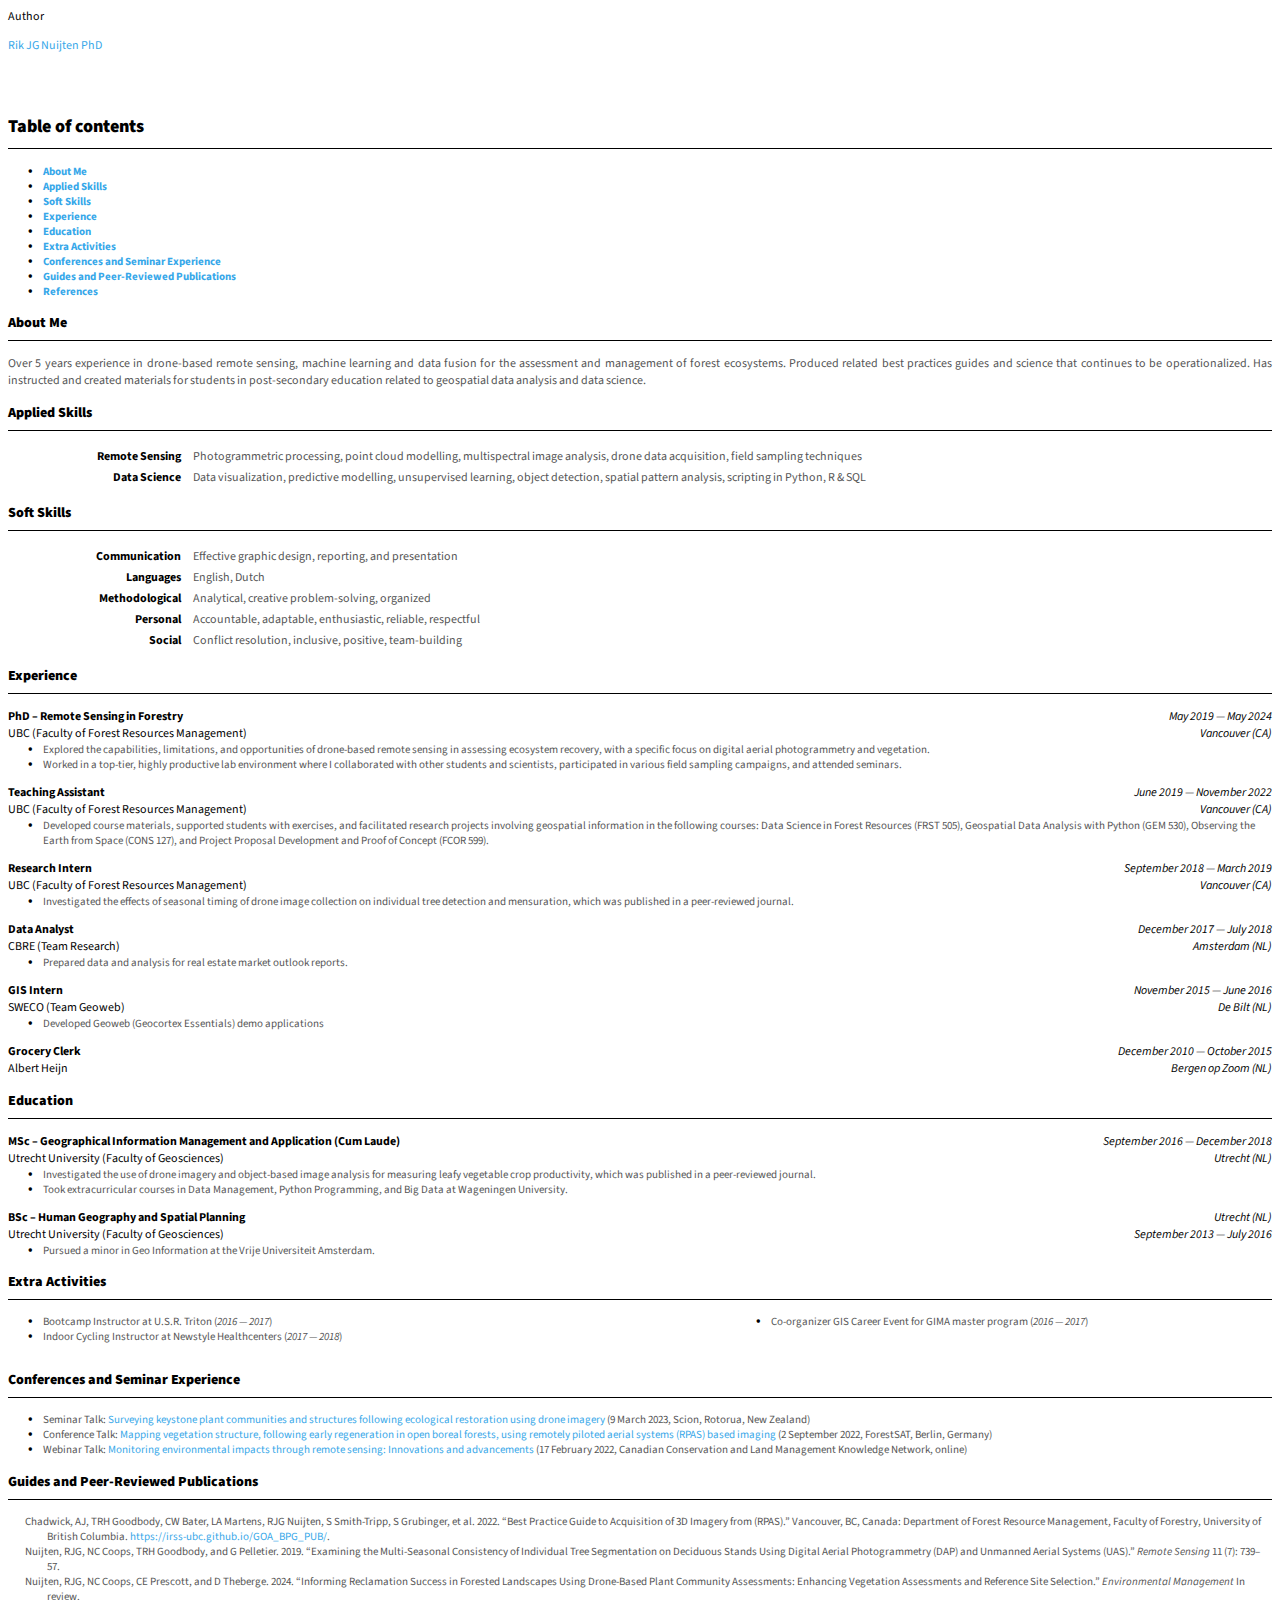
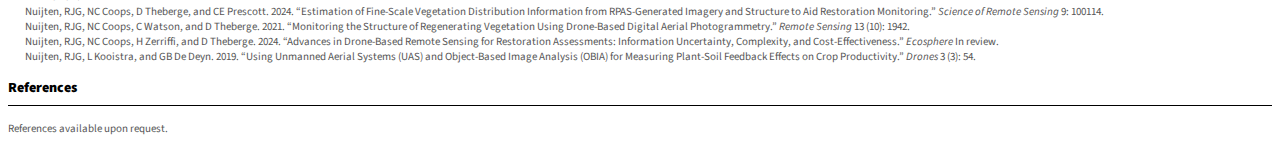
==== commit be362781: "Update after phd defense" ====
--- a/index.html
+++ b/index.html
@@ -1,12 +1,14 @@
 <!DOCTYPE html>
-<html xmlns="http://www.w3.org/1999/xhtml" lang="en" xml:lang="en"><head>
-
-<meta charset="utf-8">
-<meta name="generator" content="quarto-1.4.551">
-
-<meta name="viewport" content="width=device-width, initial-scale=1.0, user-scalable=yes">
-
-<meta name="author" content="Rik J.G. Nuijten">
+<html xmlns="http://www.w3.org/1999/xhtml" lang="en" xml:lang="en">
+
+<head>
+
+<meta charset="utf-8" />
+<meta name="generator" content="quarto-1.5.45" />
+
+<meta name="viewport" content="width=device-width, initial-scale=1.0, user-scalable=yes" />
+
+<meta name="author" content="Rik JG Nuijten PhD" />
 
 <title>Curriculum Vitae</title>
 <style>
@@ -43,41 +45,17 @@
   margin-left: 2em;
 }</style>
 
-
-<script src="index_files/libs/clipboard/clipboard.min.js"></script>
-<script src="index_files/libs/quarto-html/quarto.js"></script>
-<script src="index_files/libs/quarto-html/popper.min.js"></script>
-<script src="index_files/libs/quarto-html/tippy.umd.min.js"></script>
-<script src="index_files/libs/quarto-html/anchor.min.js"></script>
-<link href="index_files/libs/quarto-html/tippy.css" rel="stylesheet">
-<link href="index_files/libs/quarto-html/quarto-syntax-highlighting.css" rel="stylesheet" id="quarto-text-highlighting-styles">
-<script src="index_files/libs/bootstrap/bootstrap.min.js"></script>
-<link href="index_files/libs/bootstrap/bootstrap-icons.css" rel="stylesheet">
-<link href="index_files/libs/bootstrap/bootstrap.min.css" rel="stylesheet" id="quarto-bootstrap" data-mode="light">
-
-
-<link rel="stylesheet" href="cv.css">
+<!-- htmldependencies:E3FAD763 -->
+
+
+<link rel="stylesheet" href="cv.css" />
 </head>
 
 <body>
 
 <div id="quarto-content" class="page-columns page-rows-contents page-layout-article">
 <div id="quarto-margin-sidebar" class="sidebar margin-sidebar">
-  <nav id="TOC" role="doc-toc" class="toc-active">
-    <h2 id="toc-title">Table of contents</h2>
-   
-  <ul>
-  <li><a href="#about-me" id="toc-about-me" class="nav-link active" data-scroll-target="#about-me"><strong>About Me</strong></a></li>
-  <li><a href="#applied-skills" id="toc-applied-skills" class="nav-link" data-scroll-target="#applied-skills"><strong>Applied Skills</strong></a></li>
-  <li><a href="#soft-skills" id="toc-soft-skills" class="nav-link" data-scroll-target="#soft-skills"><strong>Soft Skills</strong></a></li>
-  <li><a href="#experience" id="toc-experience" class="nav-link" data-scroll-target="#experience"><strong>Experience</strong></a></li>
-  <li><a href="#education" id="toc-education" class="nav-link" data-scroll-target="#education"><strong>Education</strong></a></li>
-  <li><a href="#extra-activities" id="toc-extra-activities" class="nav-link" data-scroll-target="#extra-activities"><strong>Extra Activities</strong></a></li>
-  <li><a href="#conferences-and-seminar-experience" id="toc-conferences-and-seminar-experience" class="nav-link" data-scroll-target="#conferences-and-seminar-experience"><strong>Conferences and Seminar Experience</strong></a></li>
-  <li><a href="#guides-and-peerreviewed-publications" id="toc-guides-and-peerreviewed-publications" class="nav-link" data-scroll-target="#guides-and-peerreviewed-publications"><strong>Guides and Peer‑Reviewed Publications</strong></a></li>
-  <li><a href="#references" id="toc-references" class="nav-link" data-scroll-target="#references"><strong>References</strong></a></li>
-  </ul>
-<div class="quarto-alternate-formats"><h2>Other Formats</h2><ul><li><a href="index.pdf"><i class="bi bi-file-pdf"></i>PDF</a></li></ul></div></nav>
+  <div id="quarto-toc-target"></div>
 </div>
 <main class="content" id="quarto-document-content">
 
@@ -93,7 +71,7 @@
     <div>
     <div class="quarto-title-meta-heading">Author</div>
     <div class="quarto-title-meta-contents">
-             <p><a href="https://www.linkedin.com/in/rik-nuijten/">Rik J.G. Nuijten</a> <a href="mailto:riknuijten@live.nl" class="quarto-title-author-email"><i class="bi bi-envelope"></i></a> </p>
+             <p><a href="https://www.linkedin.com/in/rik-nuijten/">Rik JG Nuijten PhD</a> <a href="mailto:riknuijten@live.nl" class="quarto-title-author-email"><i class="bi bi-envelope"></i></a> </p>
           </div>
   </div>
     
@@ -105,33 +83,47 @@
 
 </header>
 
-
+<nav id="TOC" role="doc-toc">
+    <h2 id="toc-title">Table of contents</h2>
+   
+  <ul>
+  <li><a href="#about-me" id="toc-about-me"><strong>About Me</strong></a></li>
+  <li><a href="#applied-skills" id="toc-applied-skills"><strong>Applied Skills</strong></a></li>
+  <li><a href="#soft-skills" id="toc-soft-skills"><strong>Soft Skills</strong></a></li>
+  <li><a href="#experience" id="toc-experience"><strong>Experience</strong></a></li>
+  <li><a href="#education" id="toc-education"><strong>Education</strong></a></li>
+  <li><a href="#extra-activities" id="toc-extra-activities"><strong>Extra Activities</strong></a></li>
+  <li><a href="#conferences-and-seminar-experience" id="toc-conferences-and-seminar-experience"><strong>Conferences and Seminar Experience</strong></a></li>
+  <li><a href="#guides-and-peerreviewed-publications" id="toc-guides-and-peerreviewed-publications"><strong>Guides and Peer‑Reviewed Publications</strong></a></li>
+  <li><a href="#references" id="toc-references"><strong>References</strong></a></li>
+  </ul>
+</nav>
 <div class="print-only contact-block">
 <table style="width: 100%; border-collapse: collapse; margin-bottom: 20px;">
-<tbody><tr>
+<tr>
 <td style="width: 175px; text-align: center; vertical-align: middle; padding-right: 20px; margin: 0; padding: 0;">
-<img src="photo.png" alt="me" style="width: 175px; height: auto;">
+<img src="photo.png" alt="me" style="width: 175px; height: auto;"/>
 </td>
 <td style="border-bottom: 1px solid #36a7e9; vertical-align: middle; text-align: justify; margin: 0; padding: 0;">
-<span style="font-size: 2em; font-weight: 900; color: black; text-align: center; text-transform: capitalize; display: block;">Rik J.G. Nuijten</span> <br><img src="svg/email.svg" alt="Email" style="height:10px;"><a href="mailto:riknuijten@live.nl">riknuijten@live.nl</a> <span style="margin: 0 2px;">|</span> <img src="svg/phone.svg" alt="Phone" style="height:10px;"><a href="tel:+31655773010">+31-655773010</a> <span style="margin: 0 2px;">|</span> <img src="svg/linkedin.svg" alt="LinkedIn" style="height:10px;"><a href="https://www.linkedin.com/in/rik-nuijten/">rik-nuijten</a> <span style="margin: 0 2px;">|</span> <img src="svg/orcid.svg" alt="ORCID" style="height:10px;"><a href="https://orcid.org/0000-0003-3474-2224">0000-0003-3474-2224</a> <br><br><span style="color:#555555; display: block; margin: 0; padding: 0;">Over 5 years experience in drone-based remote sensing, machine learning and data fusion for the assessment and management of forest ecosystems. Produced related best practices guides and science that continues to be operationalized. Has instructed and created materials for students in post-secondary education related to geospatial data analysis and data science.</span>
+<span style="font-size: 2em; font-weight: 900; color: black; text-align: center; text-transform: capitalize; display: block;">Rik JG Nuijten PhD</span> <br><img src="svg/email.svg" alt="Email" style="height:10px;"/><a href="mailto:riknuijten@live.nl">riknuijten@live.nl</a> <span style="margin: 0 2px;">|</span> <img src="svg/phone.svg" alt="Phone" style="height:10px;"/><a href="tel:+31655773010">+31-655773010</a> <span style="margin: 0 2px;">|</span> <img src="svg/linkedin.svg" alt="LinkedIn" style="height:10px;"/><a href="https://www.linkedin.com/in/rik-nuijten/">rik-nuijten</a> <span style="margin: 0 2px;">|</span> <img src="svg/orcid.svg" alt="ORCID" style="height:10px;"/><a href="https://orcid.org/0000-0003-3474-2224">0000-0003-3474-2224</a> <br><br><span style="color:#555555; display: block; margin: 0; padding: 0;">Over 5 years experience in drone-based remote sensing, machine learning and data fusion for the assessment and management of forest ecosystems. Produced related best practices guides and science that continues to be operationalized. Has instructed and created materials for students in post-secondary education related to geospatial data analysis and data science.</span>
 </td>
 </tr>
-</tbody></table>
+</table>
 </div>
 <section id="about-me" class="level3 no-print">
-<h3 class="anchored" data-anchor-id="about-me"><strong>About Me</strong></h3>
+<h3><strong>About Me</strong></h3>
 <p><span style="color:#555555;">Over 5 years experience in drone-based remote sensing, machine learning and data fusion for the assessment and management of forest ecosystems. Produced related best practices guides and science that continues to be operationalized. Has instructed and created materials for students in post-secondary education related to geospatial data analysis and data science.</span></p>
 </section>
 <section id="applied-skills" class="level3">
-<h3 class="anchored" data-anchor-id="applied-skills"><strong>Applied Skills</strong></h3>
+<h3><strong>Applied Skills</strong></h3>
 <table>
 <colgroup>
 <col style="width: 180px; margin: 0; padding: 0;">
 <col style="width: auto; margin: 0; padding: 0;">
 </colgroup>
-<tbody><tr>
+<tr>
 <td style="color: black;">
-<strong>Remote Sensing</strong>&nbsp;&nbsp;&nbsp;&nbsp;
+<strong>Remote Sensing</strong>    
 </td>
 <td>
 Photogrammetric processing, point cloud modelling, multispectral image analysis, drone data acquisition, field sampling techniques
@@ -139,24 +131,24 @@
 </tr>
 <tr>
 <td style="color: black;">
-<strong>Data Science</strong>&nbsp;&nbsp;&nbsp;&nbsp;
+<strong>Data Science</strong>    
 </td>
 <td>
 Data visualization, predictive modelling, unsupervised learning, object detection, spatial pattern analysis, scripting in Python, R &amp; SQL
 </td>
 </tr>
-</tbody></table>
+</table>
 </section>
 <section id="soft-skills" class="level3">
-<h3 class="anchored" data-anchor-id="soft-skills"><strong>Soft Skills</strong></h3>
+<h3><strong>Soft Skills</strong></h3>
 <table>
 <colgroup>
 <col style="width: 180px; margin: 0; padding: 0;">
 <col style="width: auto; margin: 0; padding: 0;">
 </colgroup>
-<tbody><tr>
+<tr>
 <td style="color: black;">
-<strong>Communication</strong>&nbsp;&nbsp;&nbsp;&nbsp;
+<strong>Communication</strong>    
 </td>
 <td>
 Effective graphic design, reporting, and presentation
@@ -164,7 +156,7 @@
 </tr>
 <tr>
 <td style="color: black;">
-<strong>Languages</strong>&nbsp;&nbsp;&nbsp;&nbsp;
+<strong>Languages</strong>    
 </td>
 <td>
 English, Dutch
@@ -172,7 +164,7 @@
 </tr>
 <tr>
 <td style="color: black;">
-<strong>Methodological</strong>&nbsp;&nbsp;&nbsp;&nbsp;
+<strong>Methodological</strong>    
 </td>
 <td>
 Analytical, creative problem-solving, organized
@@ -180,7 +172,7 @@
 </tr>
 <tr>
 <td style="color: black;">
-<strong>Personal</strong>&nbsp;&nbsp;&nbsp;&nbsp;
+<strong>Personal</strong>    
 </td>
 <td>
 Accountable, adaptable, enthusiastic, reliable, respectful
@@ -188,17 +180,17 @@
 </tr>
 <tr>
 <td style="color: black;">
-<strong>Social</strong>&nbsp;&nbsp;&nbsp;&nbsp;
+<strong>Social</strong>    
 </td>
 <td>
 Conflict resolution, inclusive, positive, team-building
 </td>
 </tr>
-</tbody></table>
+</table>
 </section>
 <section id="experience" class="level3">
-<h3 class="anchored" data-anchor-id="experience"><strong>Experience</strong></h3>
-<p><strong>PhD – Remote Sensing in Forestry</strong> <span class="cvdate"><em>May 2019 — June 2024</em></span> <br> UBC (Faculty of Forest Resources Management) <span class="cvloc"><em>Vancouver (CA)</em></span></p>
+<h3><strong>Experience</strong></h3>
+<p><strong>PhD – Remote Sensing in Forestry</strong> <span class="cvdate"><em>May 2019 — May 2024</em></span> <br> UBC (Faculty of Forest Resources Management) <span class="cvloc"><em>Vancouver (CA)</em></span></p>
 <ul>
 <li>Explored the capabilities, limitations, and opportunities of drone-based remote sensing in assessing ecosystem recovery, with a specific focus on digital aerial photogrammetry and vegetation.</li>
 <li>Worked in a top-tier, highly productive lab environment where I collaborated with other students and scientists, participated in various field sampling campaigns, and attended seminars.</li>
@@ -222,10 +214,10 @@
 <p><strong>Grocery Clerk</strong> <span class="cvdate"><em>December 2010 — October 2015</em></span> <br> Albert Heijn <span class="cvloc"><em>Bergen op Zoom (NL)</em></span></p>
 </section>
 <section id="education" class="level3">
-<h3 class="anchored" data-anchor-id="education"><strong>Education</strong></h3>
+<h3><strong>Education</strong></h3>
 <p><strong>MSc – Geographical Information Management and Application (Cum Laude)</strong> <span class="cvdate"><em>September 2016 — December 2018</em></span> <br> Utrecht University (Faculty of Geosciences) <span class="cvloc"><em>Utrecht (NL)</em></span></p>
 <ul>
-<li>Investigated the use of drone imagery and object-based image analysis for measuring leafy vegetable crop productivity, which was published in a peer-reviewed journal.</li>
+<li>Investigated the use of drone imagery and object-based image analysis for measuring leafy vegetable crop productivity, which was published in a peer-reviewed journal.</span></li>
 <li>Took extracurricular courses in Data Management, Python Programming, and Big Data at Wageningen University.</li>
 </ul>
 <p><strong>BSc – Human Geography and Spatial Planning</strong> <span class="cvloc"><em>Utrecht (NL)</em></span><br> Utrecht University (Faculty of Geosciences) <span class="cvdate"><em>September 2013 — July 2016</em></span></p>
@@ -234,7 +226,7 @@
 </ul>
 </section>
 <section id="extra-activities" class="level3">
-<h3 class="anchored" data-anchor-id="extra-activities"><strong>Extra Activities</strong></h3>
+<h3><strong>Extra Activities</strong></h3>
 <div class="columns">
 <div class="column" style="width:40%;">
 <ul>
@@ -245,13 +237,13 @@
 <!-- empty column to create gap -->
 </div><div class="column" style="width:40%;">
 <ul>
-<li>Hosted GIS Career Event for GIMA master program (<em>2016 — 2017</em>)</li>
+<li>Co-organizer GIS Career Event for GIMA master program (<em>2016 — 2017</em>)</li>
 </ul>
 </div>
 </div>
 </section>
 <section id="conferences-and-seminar-experience" class="level3">
-<h3 class="anchored" data-anchor-id="conferences-and-seminar-experience"><strong>Conferences and Seminar Experience</strong></h3>
+<h3><strong>Conferences and Seminar Experience</strong></h3>
 <ul>
 <li>Seminar Talk: <a href="">Surveying keystone plant communities and structures following ecological restoration using drone imagery</a> (9 March 2023, Scion, Rotorua, New Zealand)</li>
 <li>Conference Talk: <a href="https://lcluc.umd.edu/sites/default/files/9th%20ForestSAT%202022%20Conference%20Berlin%2C%20Germany%20-%20ConfTool%20Pro%20Printout.pdf">Mapping vegetation structure, following early regeneration in open boreal forests, using remotely piloted aerial systems (RPAS) based imaging</a> (2 September 2022, ForestSAT, Berlin, Germany)</li>
@@ -259,7 +251,7 @@
 </ul>
 </section>
 <section id="guides-and-peerreviewed-publications" class="level3">
-<h3 class="anchored" data-anchor-id="guides-and-peerreviewed-publications"><strong>Guides and Peer‑Reviewed Publications</strong></h3>
+<h3><strong>Guides and Peer‑Reviewed Publications</strong></h3>
 <div id="refs" class="references csl-bib-body hanging-indent" data-entry-spacing="0" role="list">
 <div id="ref-chadwick_best_2022" class="csl-entry" role="listitem">
 Chadwick, AJ, TRH Goodbody, CW Bater, LA Martens, RJG Nuijten, S Smith-Tripp, S Grubinger, et al. 2022. <span>“Best Practice Guide to Acquisition of 3D Imagery from (RPAS).”</span> Vancouver, BC, Canada: Department of Forest Resource Management, Faculty of Forestry, University of British Columbia. <a href="https://irss-ubc.github.io/GOA_BPG_PUB/">https://irss-ubc.github.io/GOA_BPG_PUB/</a>.
@@ -277,7 +269,7 @@
 Nuijten, RJG, NC Coops, C Watson, and D Theberge. 2021. <span>“Monitoring the Structure of Regenerating Vegetation Using Drone-Based Digital Aerial Photogrammetry.”</span> <em>Remote Sensing</em> 13 (10): 1942.
 </div>
 <div id="ref-nuijten_advances_2024" class="csl-entry" role="listitem">
-Nuijten, RJG, NC Coops, H Zerriffi, and D Theberge. 2024. <span>“Advances in Drone-Based Remote Sensing for Restoration Assessments: Information Uncertainty, Complexity, and Cost-Effectiveness.”</span> <em>Ecological Applications</em> In review.
+Nuijten, RJG, NC Coops, H Zerriffi, and D Theberge. 2024. <span>“Advances in Drone-Based Remote Sensing for Restoration Assessments: Information Uncertainty, Complexity, and Cost-Effectiveness.”</span> <em>Ecosphere</em> In review.
 </div>
 <div id="ref-nuijten_using_2019" class="csl-entry" role="listitem">
 Nuijten, RJG, L Kooistra, and GB De Deyn. 2019. <span>“Using Unmanned Aerial Systems (UAS) and Object-Based Image Analysis (OBIA) for Measuring Plant-Soil Feedback Effects on Crop Productivity.”</span> <em>Drones</em> 3 (3): 54.
@@ -285,13 +277,13 @@
 </div>
 </section>
 <section id="references" class="level3">
-<h3 class="anchored" data-anchor-id="references"><strong>References</strong></h3>
+<h3><strong>References</strong></h3>
 <p><span style="color:#555555; font-size: 11px; text-align: left;">References available upon request.</span></p>
 </section>
 
 </main>
 <!-- /main column -->
-<script id="quarto-html-after-body" type="application/javascript">
+<script id = "quarto-html-after-body" type="application/javascript">
 window.document.addEventListener("DOMContentLoaded", function (event) {
   const toggleBodyColorMode = (bsSheetEl) => {
     const mode = bsSheetEl.getAttribute("data-mode");
@@ -326,18 +318,7 @@
     }
     return false;
   }
-  const clipboard = new window.ClipboardJS('.code-copy-button', {
-    text: function(trigger) {
-      const codeEl = trigger.previousElementSibling.cloneNode(true);
-      for (const childEl of codeEl.children) {
-        if (isCodeAnnotation(childEl)) {
-          childEl.remove();
-        }
-      }
-      return codeEl.innerText;
-    }
-  });
-  clipboard.on('success', function(e) {
+  const onCopySuccess = function(e) {
     // button target
     const button = e.trigger;
     // don't keep focus
@@ -369,7 +350,29 @@
     }, 1000);
     // clear code selection
     e.clearSelection();
+  }
+  const getTextToCopy = function(trigger) {
+      const codeEl = trigger.previousElementSibling.cloneNode(true);
+      for (const childEl of codeEl.children) {
+        if (isCodeAnnotation(childEl)) {
+          childEl.remove();
+        }
+      }
+      return codeEl.innerText;
+  }
+  const clipboard = new window.ClipboardJS('.code-copy-button:not([data-in-quarto-modal])', {
+    text: getTextToCopy
   });
+  clipboard.on('success', onCopySuccess);
+  if (window.document.getElementById('quarto-embedded-source-code-modal')) {
+    // For code content inside modals, clipBoardJS needs to be initialized with a container option
+    // TODO: Check when it could be a function (https://github.com/zenorocha/clipboard.js/issues/860)
+    const clipboardModal = new window.ClipboardJS('.code-copy-button[data-in-quarto-modal]', {
+      text: getTextToCopy,
+      container: window.document.getElementById('quarto-embedded-source-code-modal')
+    });
+    clipboardModal.on('success', onCopySuccess);
+  }
     var localhostRegex = new RegExp(/^(?:http|https):\/\/localhost\:?[0-9]*\//);
     var mailtoRegex = new RegExp(/^mailto:/);
       var filterRegex = new RegExp('/' + window.location.host + '/');
@@ -377,7 +380,7 @@
         return filterRegex.test(href) || localhostRegex.test(href) || mailtoRegex.test(href);
     }
     // Inspect non-navigation links and adorn them if external
- 	var links = window.document.querySelectorAll('a[href]:not(.nav-link):not(.navbar-brand):not(.toc-action):not(.sidebar-link):not(.sidebar-item-toggle):not(.pagination-link):not(.no-external):not([aria-hidden]):not(.dropdown-item):not(.quarto-navigation-tool)');
+ 	var links = window.document.querySelectorAll('a[href]:not(.nav-link):not(.navbar-brand):not(.toc-action):not(.sidebar-link):not(.sidebar-item-toggle):not(.pagination-link):not(.no-external):not([aria-hidden]):not(.dropdown-item):not(.quarto-navigation-tool):not(.about-link)');
     for (var i=0; i<links.length; i++) {
       const link = links[i];
       if (!isInternal(link.href)) {
@@ -702,7 +705,6 @@
 </script>
 </div> <!-- /content -->
 
-
-
-
-</body></html>+</body>
+
+</html>
